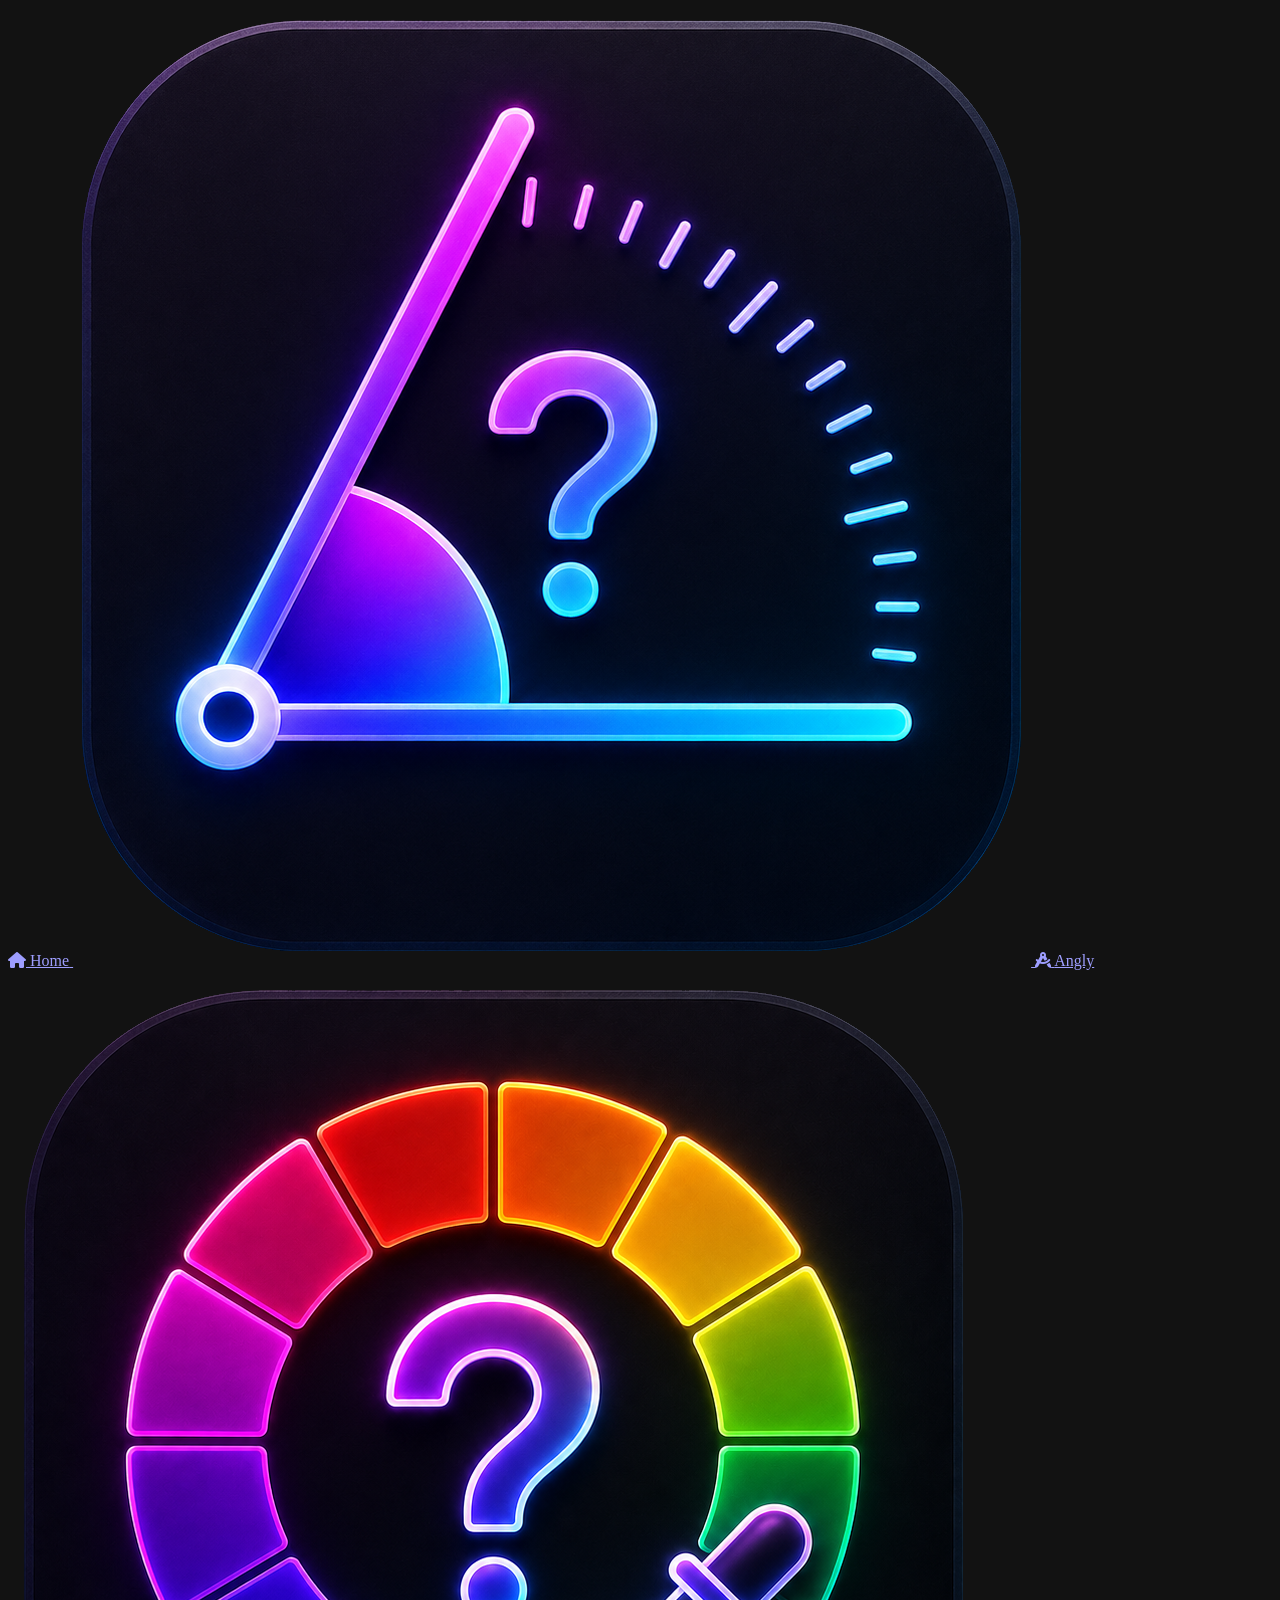
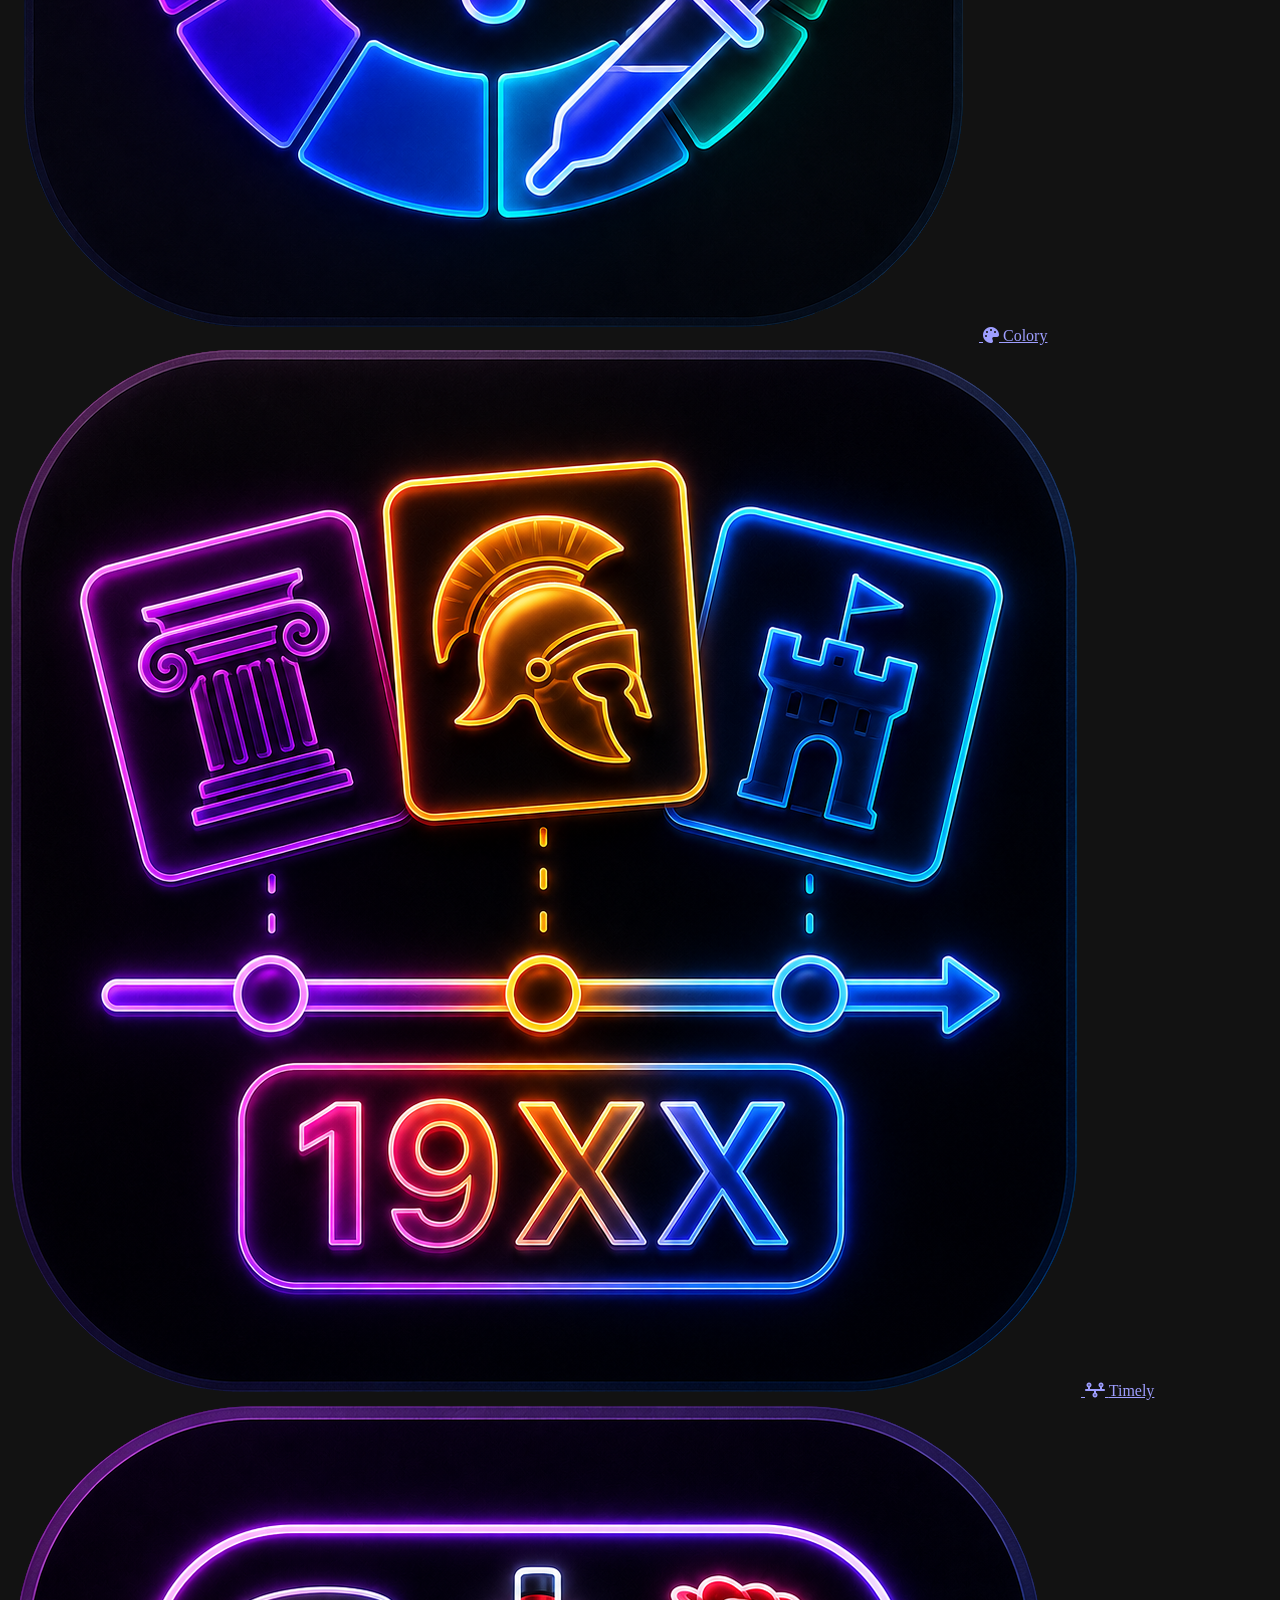
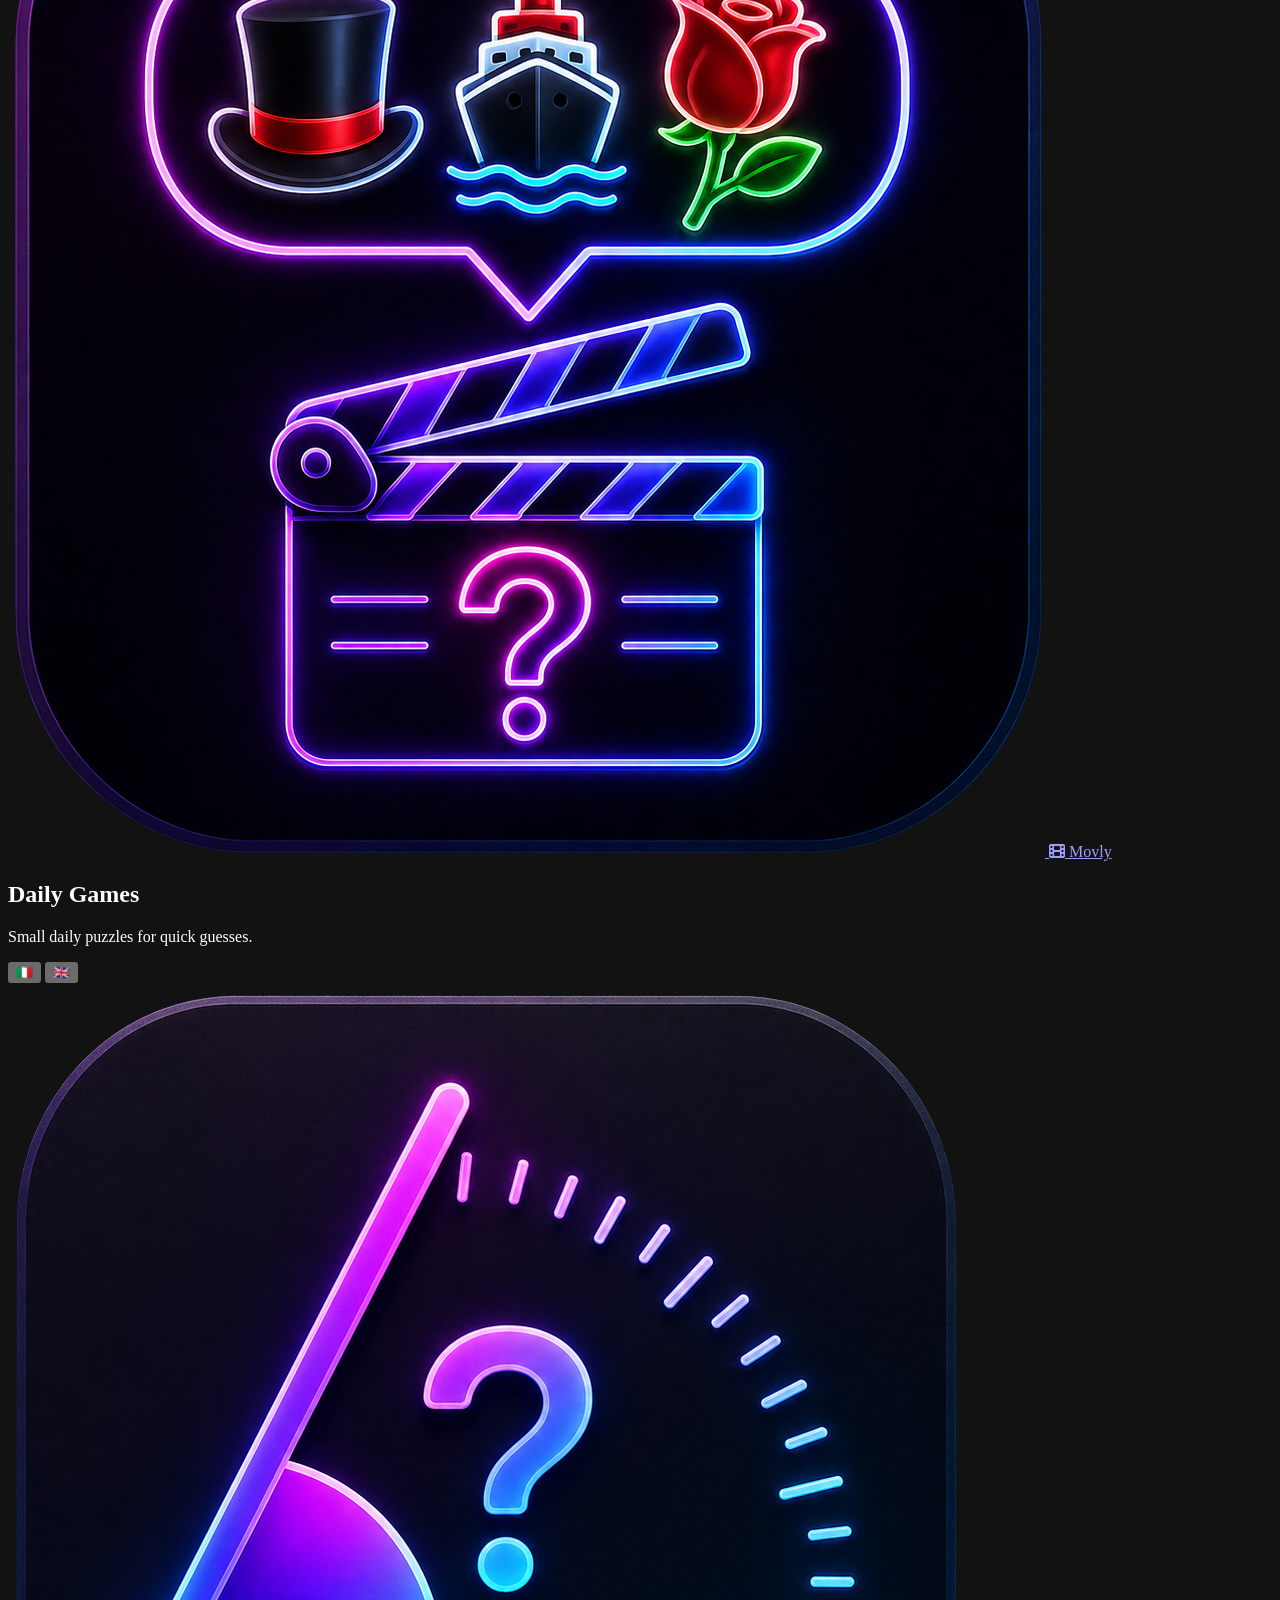
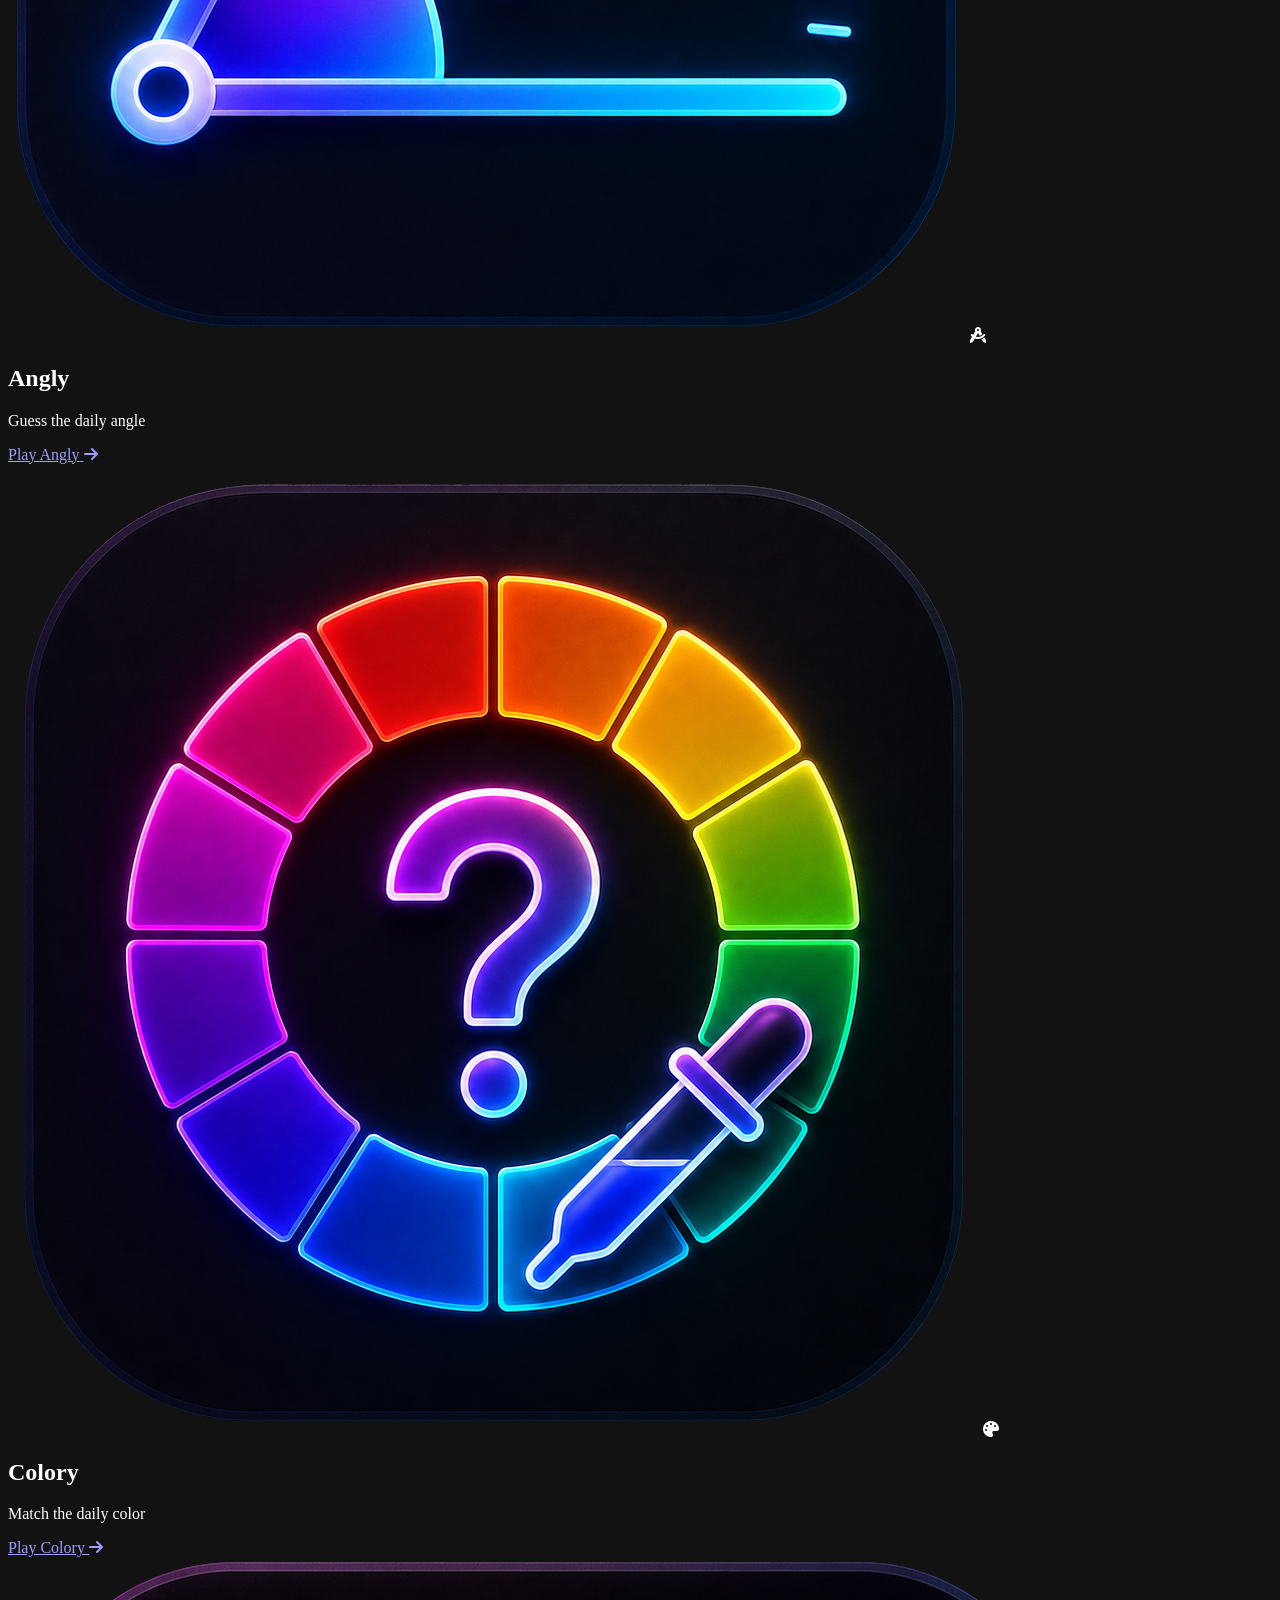
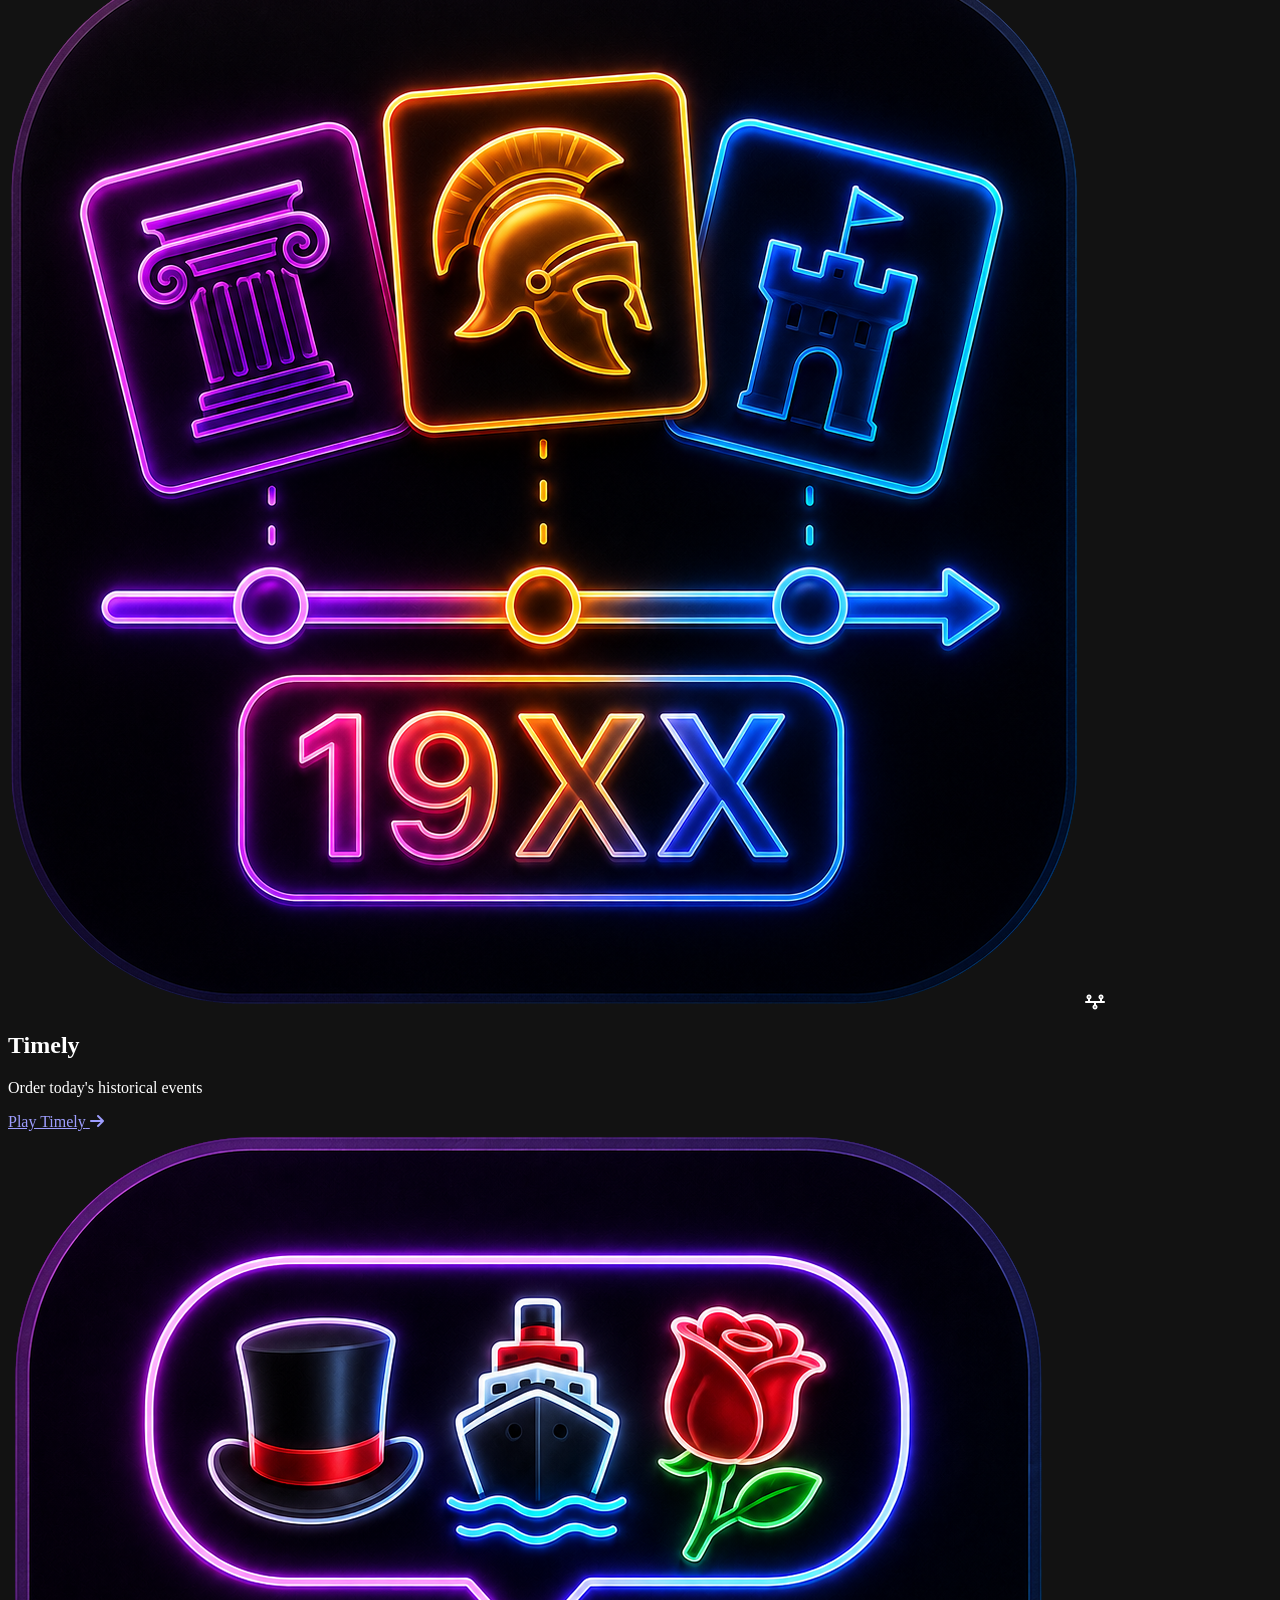
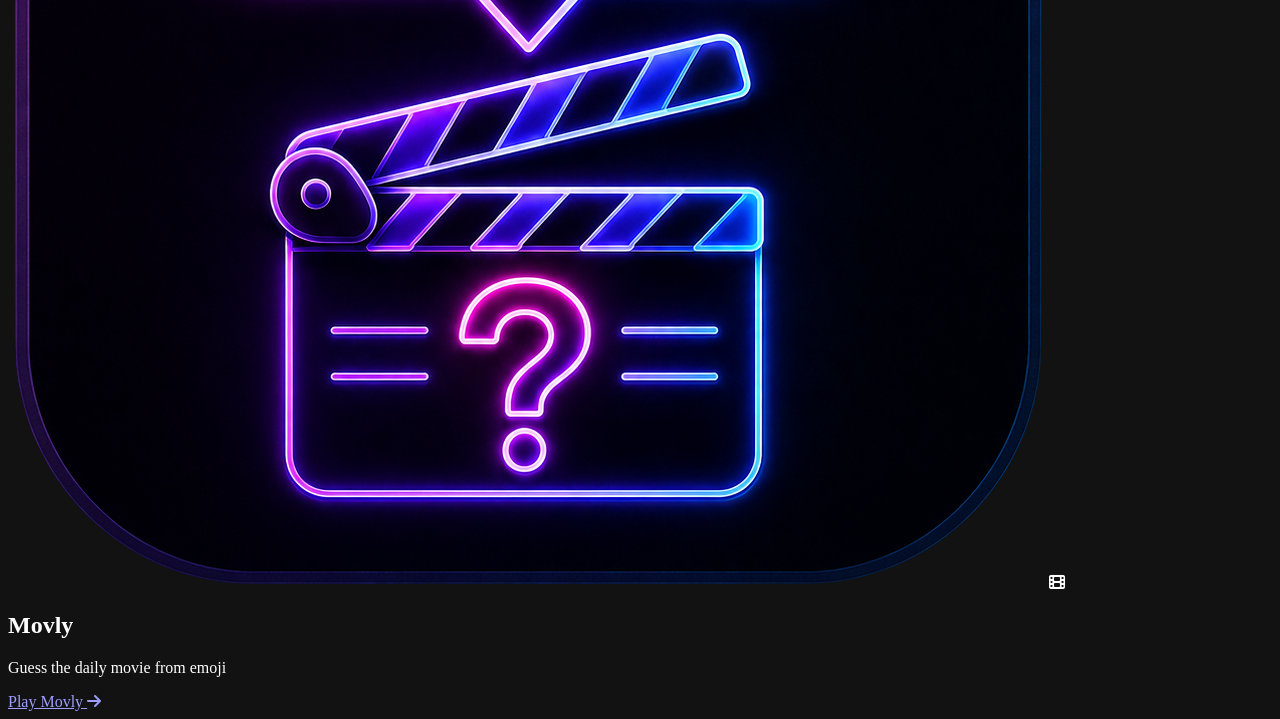
==== frontend/pages/index.html @ 6fc4e62f "Refactor tree structure" ====
<!doctype html>
<html lang="en">
  <head>
    <meta charset="utf-8">
    <meta name="viewport" content="width=device-width, initial-scale=1">
    <meta name="description" content="Small daily browser puzzles: guess angles, match RGB colors, order historical events, and decode movies from emoji.">
    <meta name="theme-color" content="#0f1117">
    <meta name="color-scheme" content="dark">
    <meta name="application-name" content="Daily Games">
    <meta name="apple-mobile-web-app-title" content="Daily Games">
    <meta name="mobile-web-app-capable" content="yes">
    <meta name="apple-mobile-web-app-capable" content="yes">
    <meta name="apple-mobile-web-app-status-bar-style" content="black-translucent">
    <meta name="format-detection" content="telephone=no">
    <meta property="og:type" content="website">
    <meta property="og:title" content="Daily Games">
    <meta property="og:description" content="Small daily browser puzzles: Angly, Colory, Timely, and Movly.">
    <meta property="og:image" content="/assets/icon.png">
    <meta name="twitter:card" content="summary">
    <meta name="twitter:title" content="Daily Games">
    <meta name="twitter:description" content="Small daily browser puzzles: Angly, Colory, Timely, and Movly.">
    <meta name="twitter:image" content="/assets/icon.png">
    <title>Daily Games</title>
    <link rel="icon" type="image/png" href="/assets/icon.png">
    <link rel="apple-touch-icon" href="/assets/icon.png">
    <link rel="manifest" href="/site.webmanifest">
    <link rel="stylesheet" href="https://cdnjs.cloudflare.com/ajax/libs/font-awesome/6.5.2/css/all.min.css">
    <link rel="stylesheet" href="/styles/styles.css">
  </head>
  <body>
    <main class="app-shell home-shell">
      <section class="game-panel home-panel" aria-labelledby="home-title">
        <nav class="site-nav" aria-label="Games">
          <a class="nav-link is-active" href="/">
            <i class="fa-solid fa-house" aria-hidden="true"></i>
            <span data-i18n="navHome">Home</span>
          </a>
          <a class="nav-link" href="/angly">
            <span class="nav-icon-wrap" aria-hidden="true">
              <img class="nav-game-icon" src="/assets/angly-icon.png" alt="" onerror="this.hidden = true">
              <i class="fa-solid fa-drafting-compass"></i>
            </span>
            <span data-i18n="navAngly">Angly</span>
          </a>
          <a class="nav-link" href="/colory">
            <span class="nav-icon-wrap" aria-hidden="true">
              <img class="nav-game-icon" src="/assets/colory-icon.png" alt="" onerror="this.hidden = true">
              <i class="fa-solid fa-palette"></i>
            </span>
            <span data-i18n="navColory">Colory</span>
          </a>
          <a class="nav-link" href="/timely">
            <span class="nav-icon-wrap" aria-hidden="true">
              <img class="nav-game-icon" src="/assets/timely-icon.png" alt="" onerror="this.hidden = true">
              <i class="fa-solid fa-timeline"></i>
            </span>
            <span data-i18n="navTimely">Timely</span>
          </a>
          <a class="nav-link" href="/movly">
            <span class="nav-icon-wrap" aria-hidden="true">
              <img class="nav-game-icon" src="/assets/movly-icon.png" alt="" onerror="this.hidden = true">
              <i class="fa-solid fa-film"></i>
            </span>
            <span data-i18n="navMovly">Movly</span>
          </a>
        </nav>

        <header class="home-hero">
          <div class="title-block">
            <h1 id="home-title" data-i18n="homeTitle">Daily Games</h1>
            <p class="home-subtitle" data-i18n="homeSubtitle">Small daily puzzles for quick guesses.</p>
          </div>

          <div class="top-actions">
            <div class="date-pill" id="dateLabel" data-i18n-aria="dailyDateLabel" aria-label="Daily date"></div>
            <div class="language-switch" role="group" data-i18n-aria="languageLabel" aria-label="Language">
              <button class="language-button" type="button" data-lang="it" data-i18n-aria="italianLanguage" aria-label="Italiano">🇮🇹</button>
              <button class="language-button" type="button" data-lang="en" data-i18n-aria="englishLanguage" aria-label="English">🇬🇧</button>
            </div>
          </div>
        </header>

        <div class="game-card-grid">
          <article class="game-card is-angly">
            <div class="game-card-art" aria-hidden="true">
              <img class="game-card-png" src="/assets/angly-icon.png" alt="" loading="lazy" onerror="this.hidden = true">
              <i class="fa-solid fa-drafting-compass"></i>
            </div>
            <div class="game-card-copy">
              <h2 data-i18n="anglyTitle">Angly</h2>
              <p data-i18n="anglyDescription">Guess the daily angle</p>
              <span class="game-status" id="anglyStatus"></span>
            </div>
            <a class="play-link" href="/angly">
              <span data-i18n="playAngly">Play Angly</span>
              <i class="fa-solid fa-arrow-right" aria-hidden="true"></i>
            </a>
          </article>

          <article class="game-card is-colory">
            <div class="game-card-art" aria-hidden="true">
              <img class="game-card-png" src="/assets/colory-icon.png" alt="" loading="lazy" onerror="this.hidden = true">
              <i class="fa-solid fa-palette"></i>
            </div>
            <div class="game-card-copy">
              <h2 data-i18n="coloryTitle">Colory</h2>
              <p data-i18n="coloryDescription">Match the daily color</p>
              <span class="game-status" id="coloryStatus"></span>
            </div>
            <a class="play-link" href="/colory">
              <span data-i18n="playColory">Play Colory</span>
              <i class="fa-solid fa-arrow-right" aria-hidden="true"></i>
            </a>
          </article>

          <article class="game-card is-timely">
            <div class="game-card-art" aria-hidden="true">
              <img class="game-card-png" src="/assets/timely-icon.png" alt="" loading="lazy" onerror="this.hidden = true">
              <i class="fa-solid fa-timeline"></i>
            </div>
            <div class="game-card-copy">
              <h2 data-i18n="timelyTitle">Timely</h2>
              <p data-i18n="timelyDescription">Order today's historical events</p>
              <span class="game-status" id="timelyStatus"></span>
            </div>
            <a class="play-link" href="/timely">
              <span data-i18n="playTimely">Play Timely</span>
              <i class="fa-solid fa-arrow-right" aria-hidden="true"></i>
            </a>
          </article>

          <article class="game-card is-movly">
            <div class="game-card-art" aria-hidden="true">
              <img class="game-card-png" src="/assets/movly-icon.png" alt="" loading="lazy" onerror="this.hidden = true">
              <i class="fa-solid fa-film"></i>
            </div>
            <div class="game-card-copy">
              <h2 data-i18n="movlyTitle">Movly</h2>
              <p data-i18n="movlyDescription">Guess the daily movie from emoji</p>
              <span class="game-status" id="movlyStatus"></span>
            </div>
            <a class="play-link" href="/movly">
              <span data-i18n="playMovly">Play Movly</span>
              <i class="fa-solid fa-arrow-right" aria-hidden="true"></i>
            </a>
          </article>
        </div>
      </section>
    </main>

    <script src="/scripts/home.js"></script>
  </body>
</html>
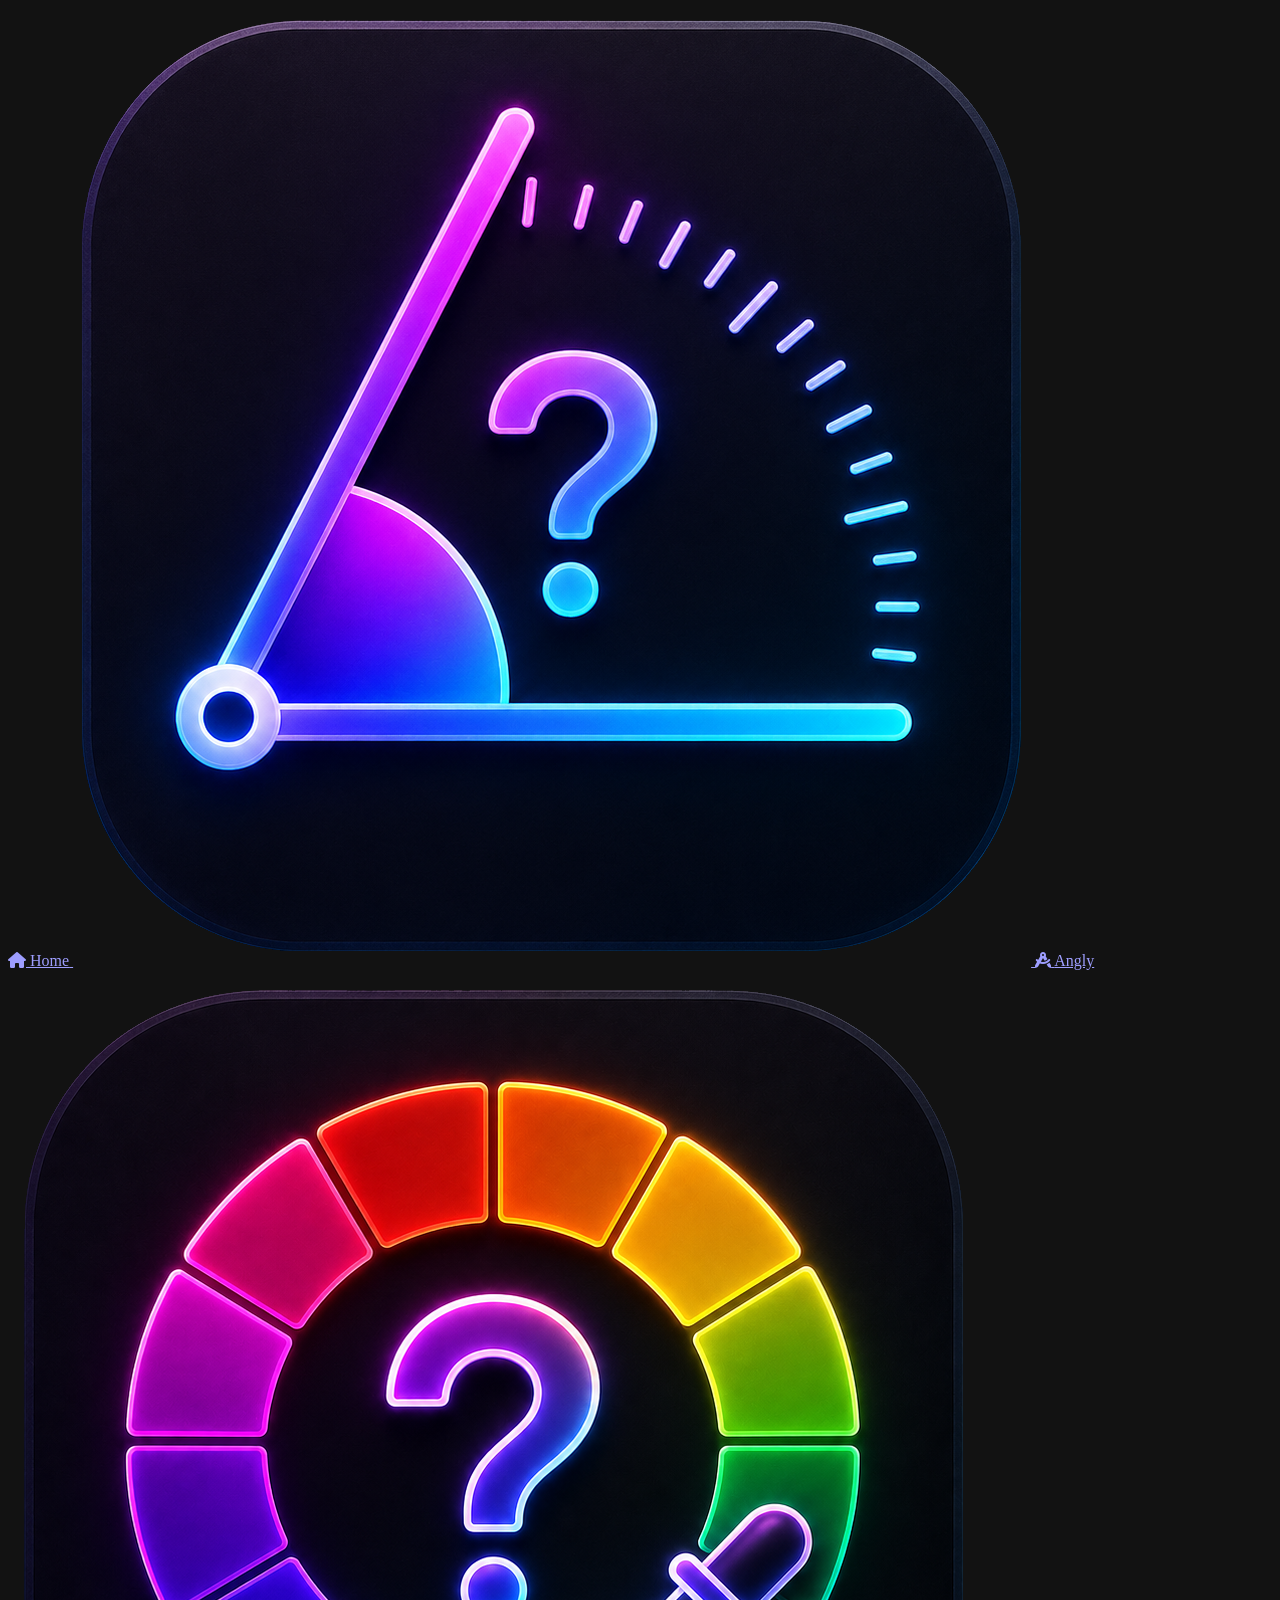
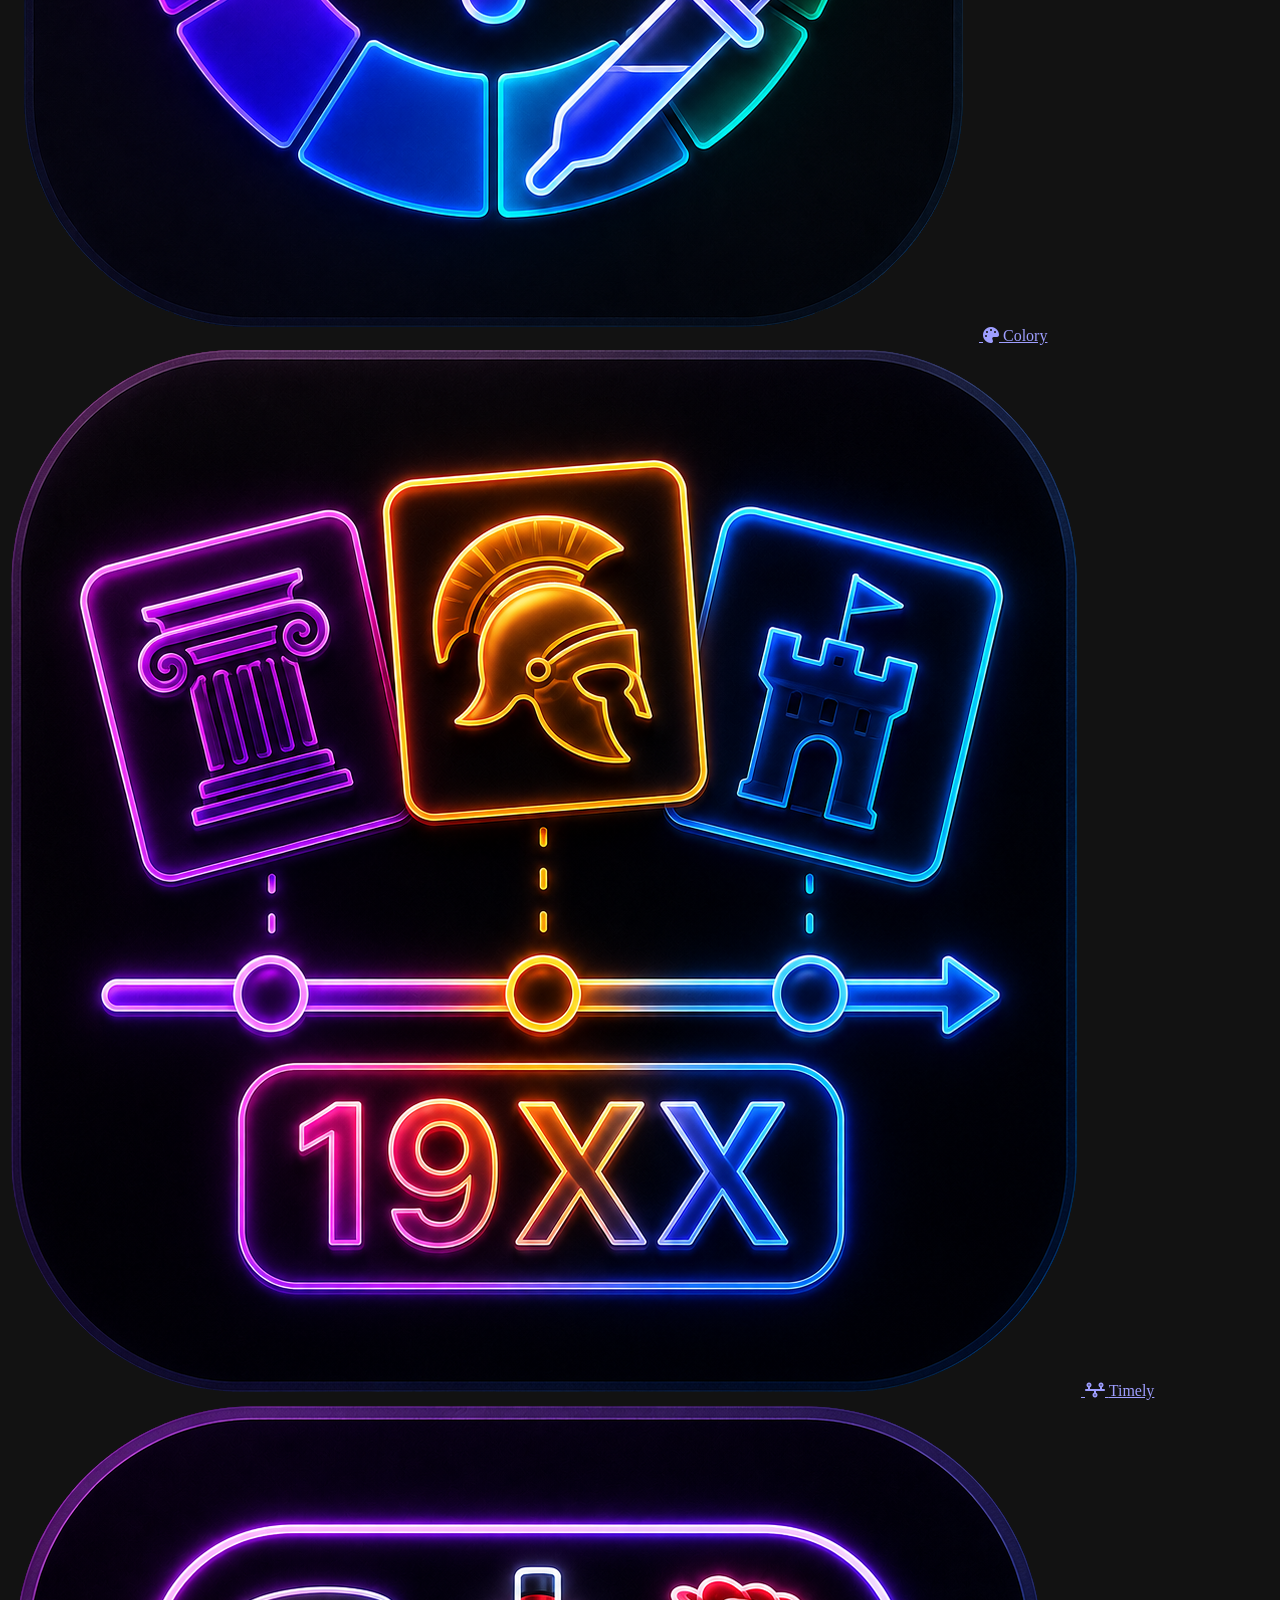
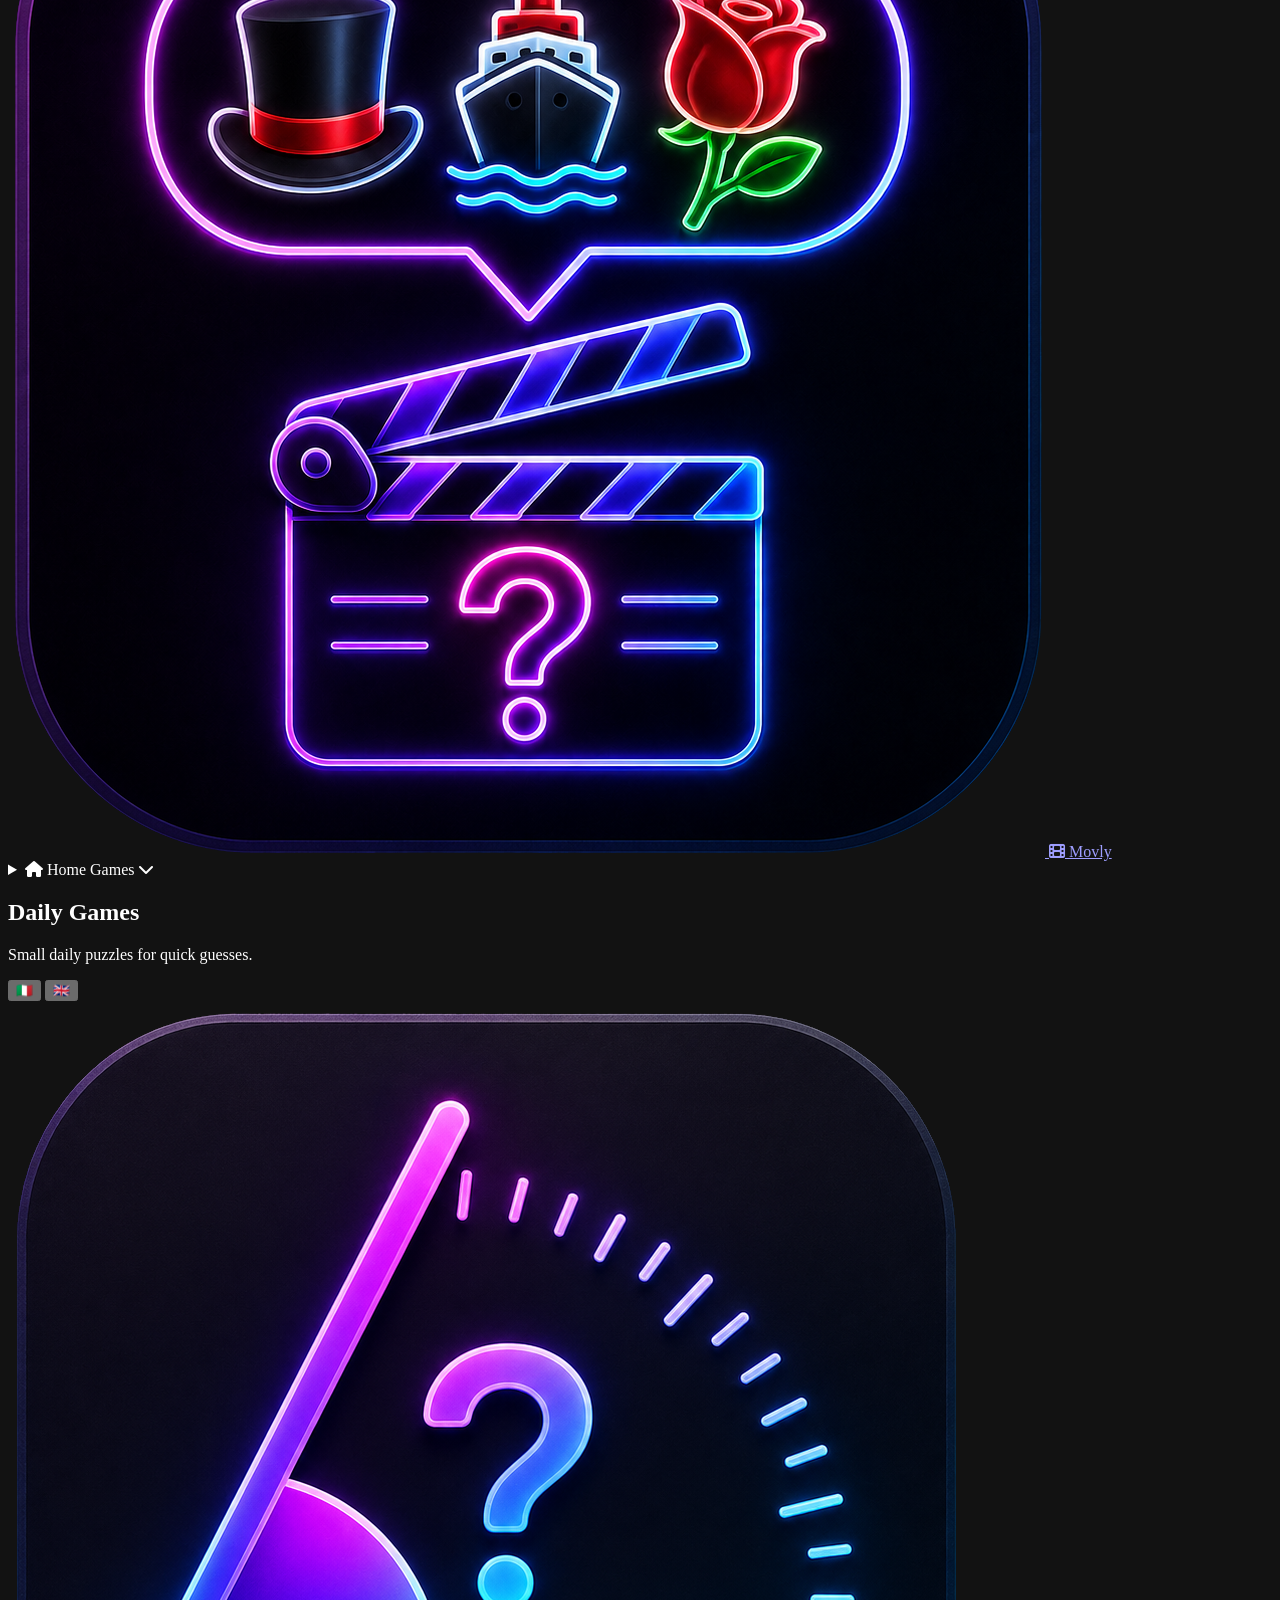
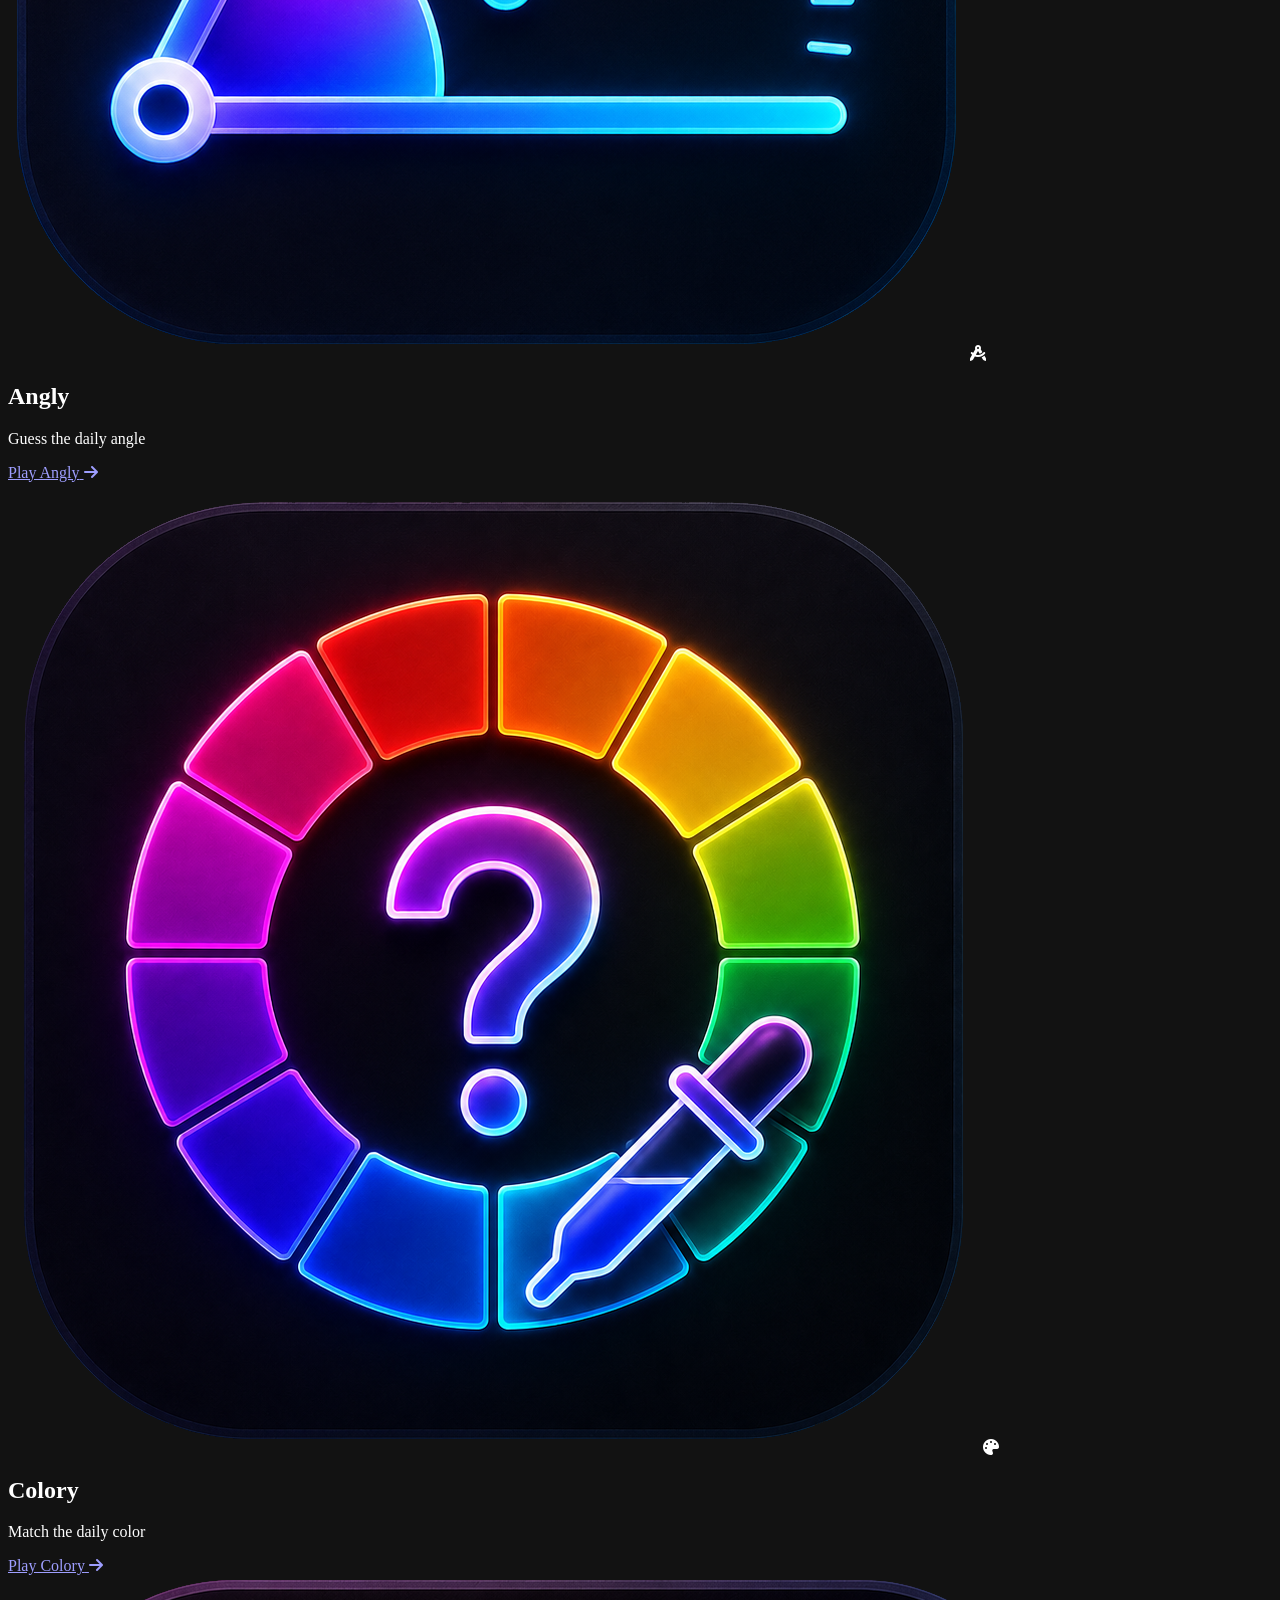
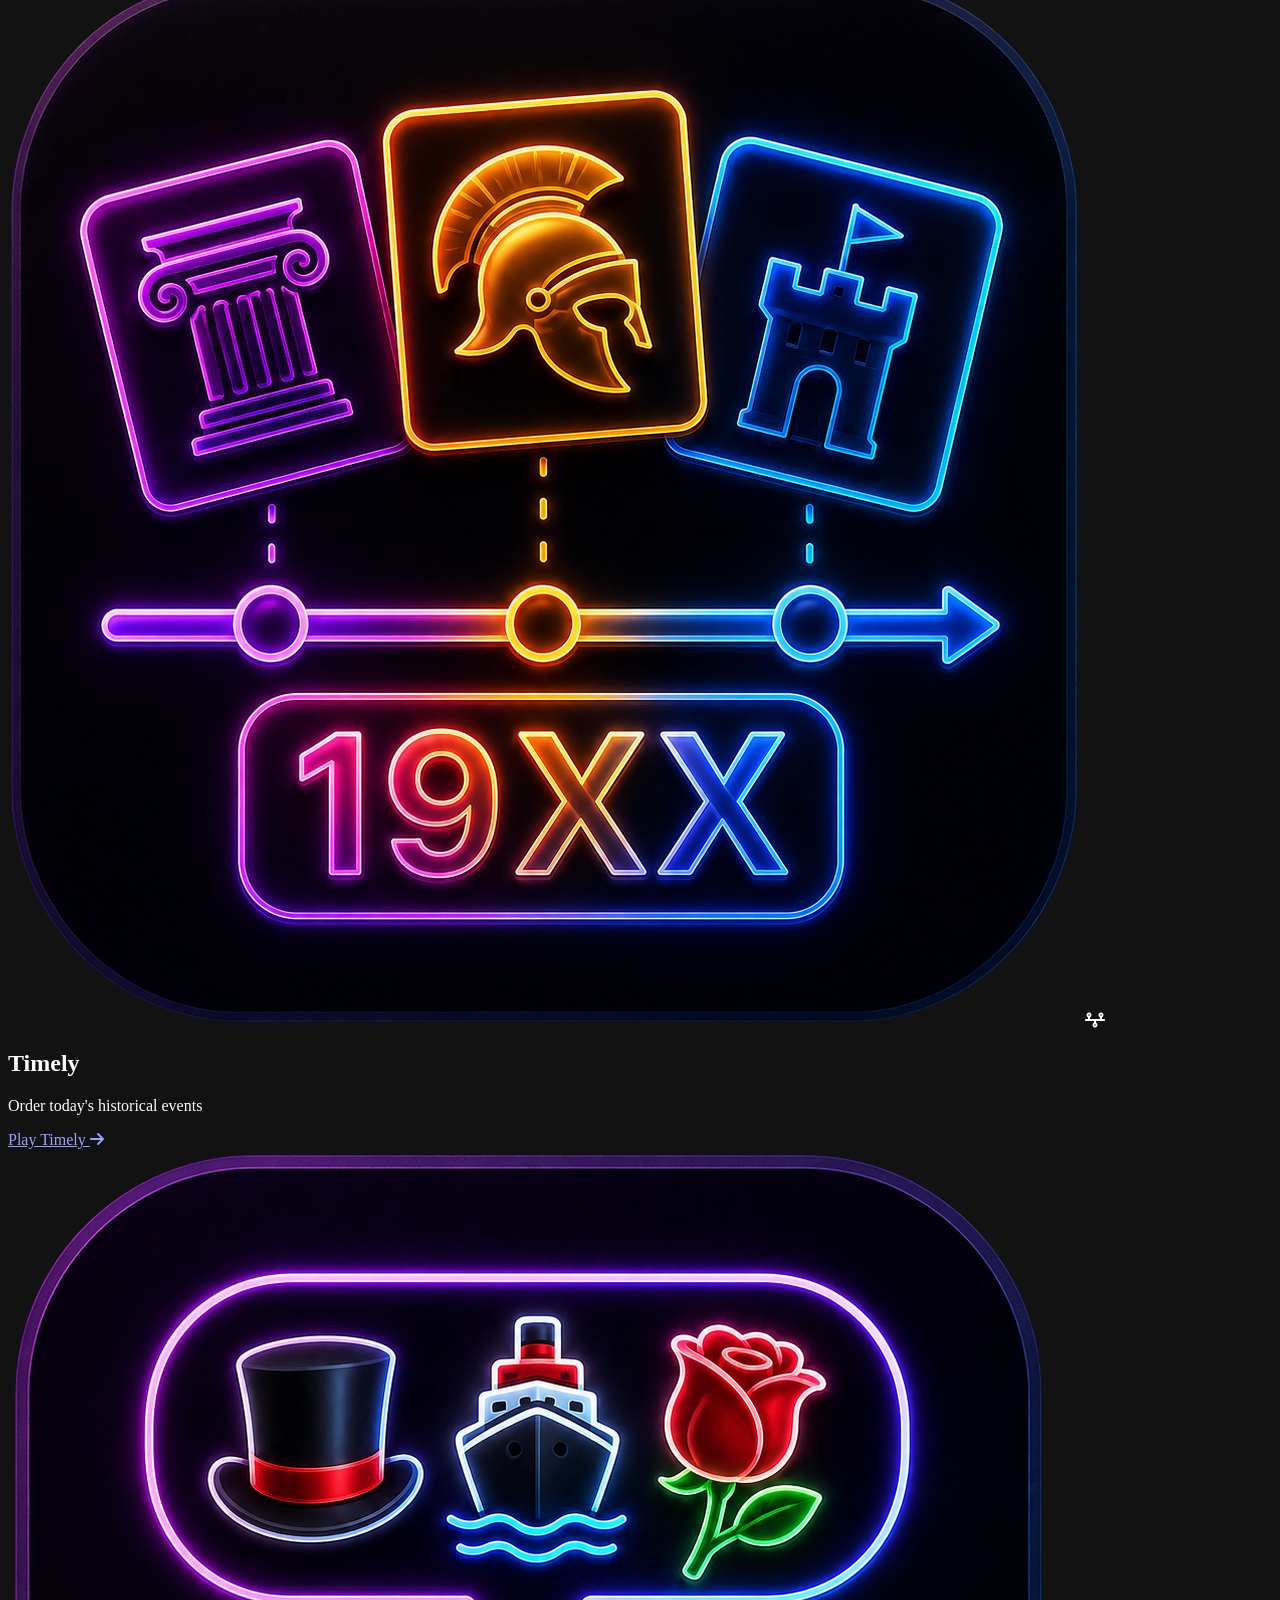
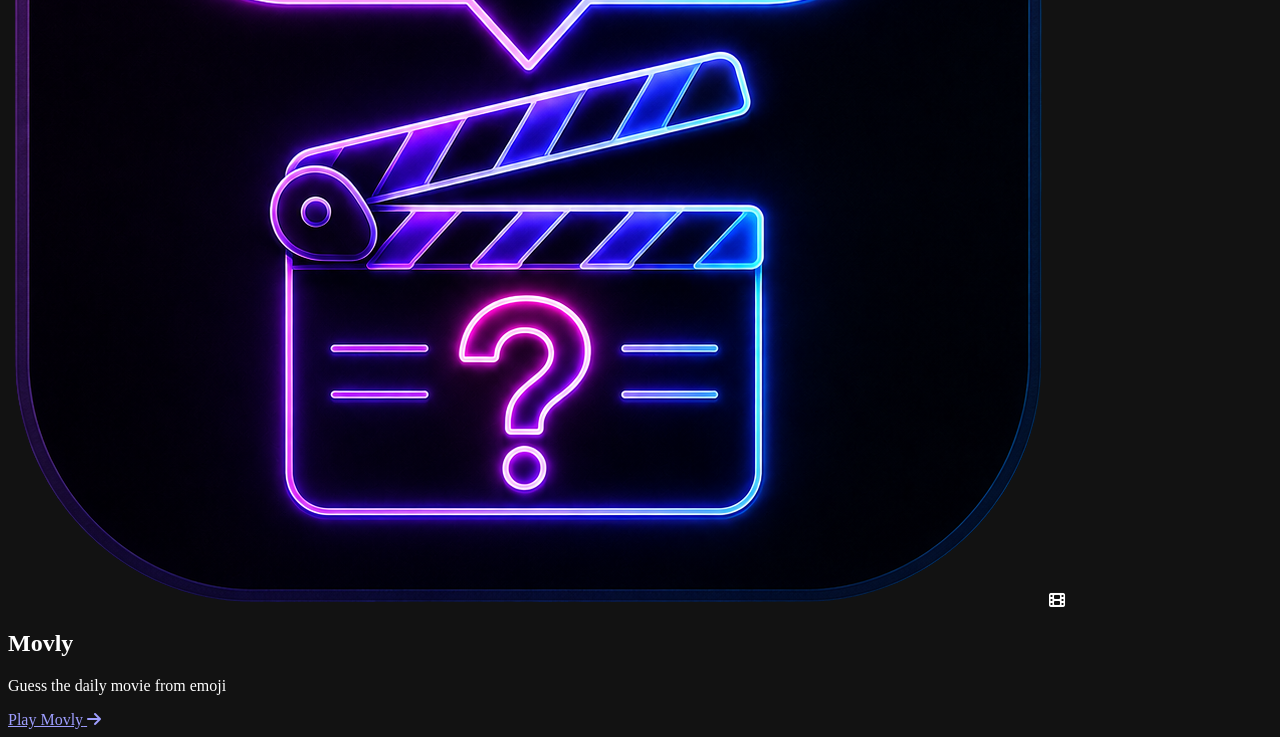
==== commit 4bbc4baf: "Fix: mobile view; movly only from guesses" ====
--- a/frontend/pages/index.html
+++ b/frontend/pages/index.html
@@ -31,38 +31,86 @@
     <main class="app-shell home-shell">
       <section class="game-panel home-panel" aria-labelledby="home-title">
         <nav class="site-nav" aria-label="Games">
-          <a class="nav-link is-active" href="/">
-            <i class="fa-solid fa-house" aria-hidden="true"></i>
-            <span data-i18n="navHome">Home</span>
-          </a>
-          <a class="nav-link" href="/angly">
-            <span class="nav-icon-wrap" aria-hidden="true">
-              <img class="nav-game-icon" src="/assets/angly-icon.png" alt="" onerror="this.hidden = true">
-              <i class="fa-solid fa-drafting-compass"></i>
-            </span>
-            <span data-i18n="navAngly">Angly</span>
-          </a>
-          <a class="nav-link" href="/colory">
-            <span class="nav-icon-wrap" aria-hidden="true">
-              <img class="nav-game-icon" src="/assets/colory-icon.png" alt="" onerror="this.hidden = true">
-              <i class="fa-solid fa-palette"></i>
-            </span>
-            <span data-i18n="navColory">Colory</span>
-          </a>
-          <a class="nav-link" href="/timely">
-            <span class="nav-icon-wrap" aria-hidden="true">
-              <img class="nav-game-icon" src="/assets/timely-icon.png" alt="" onerror="this.hidden = true">
-              <i class="fa-solid fa-timeline"></i>
-            </span>
-            <span data-i18n="navTimely">Timely</span>
-          </a>
-          <a class="nav-link" href="/movly">
-            <span class="nav-icon-wrap" aria-hidden="true">
-              <img class="nav-game-icon" src="/assets/movly-icon.png" alt="" onerror="this.hidden = true">
-              <i class="fa-solid fa-film"></i>
-            </span>
-            <span data-i18n="navMovly">Movly</span>
-          </a>
+          <div class="nav-menu-list nav-menu-desktop">
+            <a class="nav-link is-active" href="/">
+              <i class="fa-solid fa-house" aria-hidden="true"></i>
+              <span data-i18n="navHome">Home</span>
+            </a>
+            <a class="nav-link" href="/angly">
+              <span class="nav-icon-wrap" aria-hidden="true">
+                <img class="nav-game-icon" src="/assets/angly-icon.png" alt="" onerror="this.hidden = true">
+                <i class="fa-solid fa-drafting-compass"></i>
+              </span>
+              <span data-i18n="navAngly">Angly</span>
+            </a>
+            <a class="nav-link" href="/colory">
+              <span class="nav-icon-wrap" aria-hidden="true">
+                <img class="nav-game-icon" src="/assets/colory-icon.png" alt="" onerror="this.hidden = true">
+                <i class="fa-solid fa-palette"></i>
+              </span>
+              <span data-i18n="navColory">Colory</span>
+            </a>
+            <a class="nav-link" href="/timely">
+              <span class="nav-icon-wrap" aria-hidden="true">
+                <img class="nav-game-icon" src="/assets/timely-icon.png" alt="" onerror="this.hidden = true">
+                <i class="fa-solid fa-timeline"></i>
+              </span>
+              <span data-i18n="navTimely">Timely</span>
+            </a>
+            <a class="nav-link" href="/movly">
+              <span class="nav-icon-wrap" aria-hidden="true">
+                <img class="nav-game-icon" src="/assets/movly-icon.png" alt="" onerror="this.hidden = true">
+                <i class="fa-solid fa-film"></i>
+              </span>
+              <span data-i18n="navMovly">Movly</span>
+            </a>
+          </div>
+          <details class="nav-menu">
+            <summary class="nav-menu-trigger">
+              <span class="nav-current">
+                <span class="nav-icon-wrap" aria-hidden="true">
+                  <i class="fa-solid fa-house"></i>
+                </span>
+                <span data-i18n="navHome">Home</span>
+              </span>
+              <span class="nav-menu-label" data-i18n="navMenu">Games</span>
+              <i class="fa-solid fa-chevron-down nav-menu-chevron" aria-hidden="true"></i>
+            </summary>
+            <div class="nav-menu-list nav-menu-mobile">
+              <a class="nav-link is-active" href="/">
+                <i class="fa-solid fa-house" aria-hidden="true"></i>
+                <span data-i18n="navHome">Home</span>
+              </a>
+              <a class="nav-link" href="/angly">
+                <span class="nav-icon-wrap" aria-hidden="true">
+                  <img class="nav-game-icon" src="/assets/angly-icon.png" alt="" onerror="this.hidden = true">
+                  <i class="fa-solid fa-drafting-compass"></i>
+                </span>
+                <span data-i18n="navAngly">Angly</span>
+              </a>
+              <a class="nav-link" href="/colory">
+                <span class="nav-icon-wrap" aria-hidden="true">
+                  <img class="nav-game-icon" src="/assets/colory-icon.png" alt="" onerror="this.hidden = true">
+                  <i class="fa-solid fa-palette"></i>
+                </span>
+                <span data-i18n="navColory">Colory</span>
+              </a>
+              <a class="nav-link" href="/timely">
+                <span class="nav-icon-wrap" aria-hidden="true">
+                  <img class="nav-game-icon" src="/assets/timely-icon.png" alt="" onerror="this.hidden = true">
+                  <i class="fa-solid fa-timeline"></i>
+                </span>
+                <span data-i18n="navTimely">Timely</span>
+              </a>
+              <a class="nav-link" href="/movly">
+                <span class="nav-icon-wrap" aria-hidden="true">
+                  <img class="nav-game-icon" src="/assets/movly-icon.png" alt="" onerror="this.hidden = true">
+                  <i class="fa-solid fa-film"></i>
+                </span>
+                <span data-i18n="navMovly">Movly</span>
+              </a>
+            </div>
+          </details>
         </nav>
 
         <header class="home-hero">
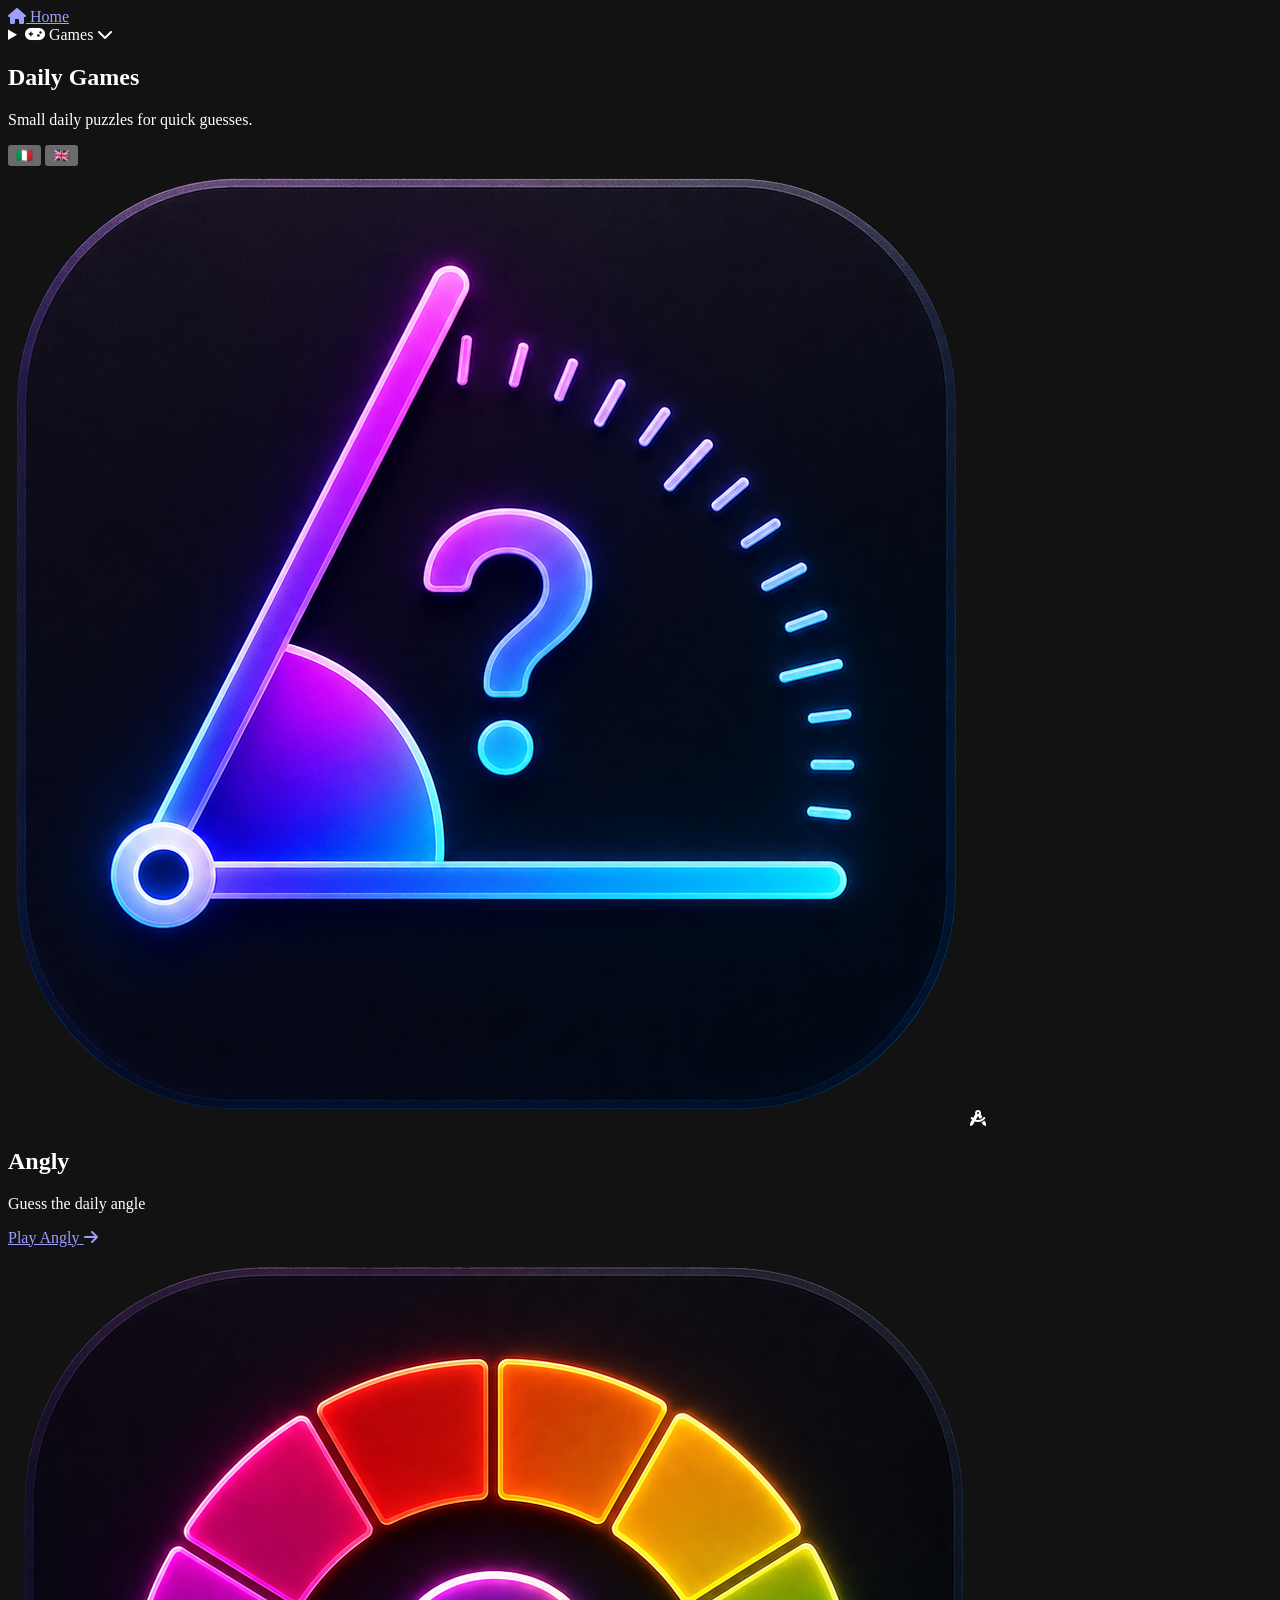
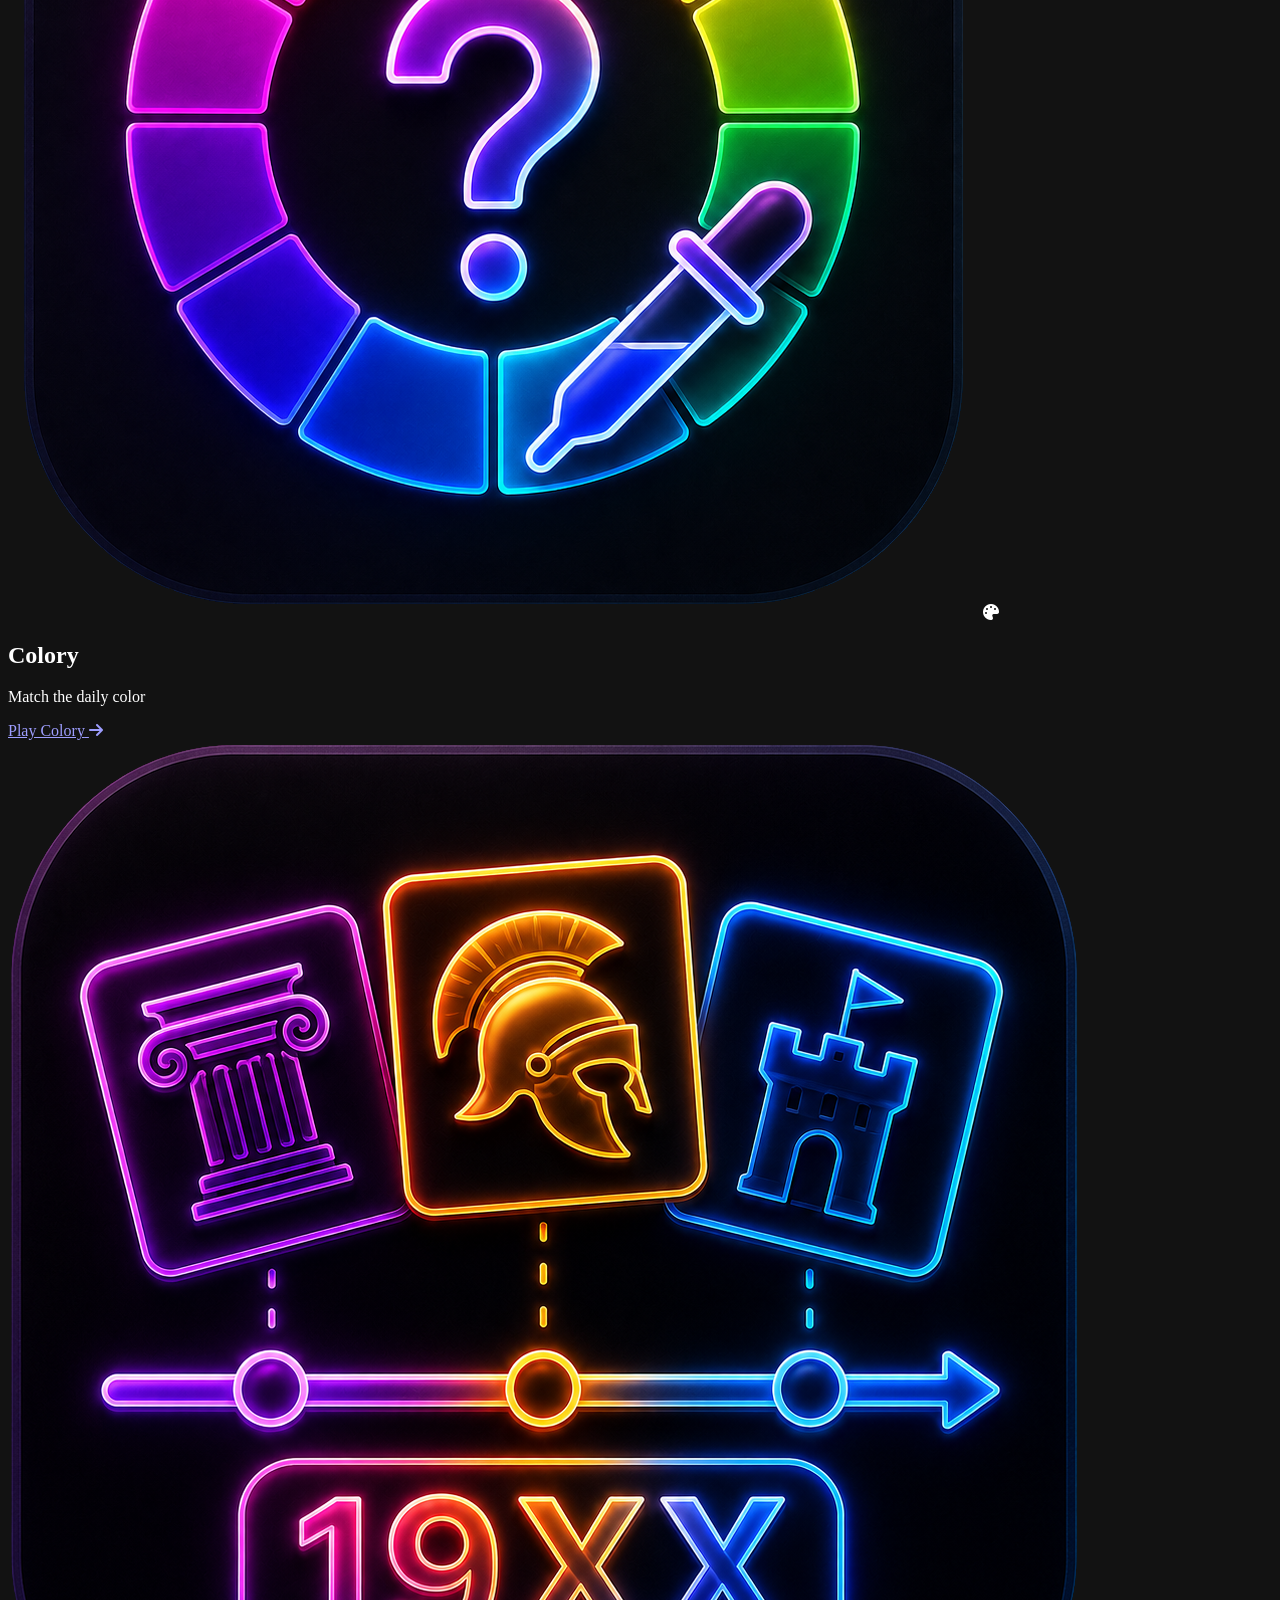
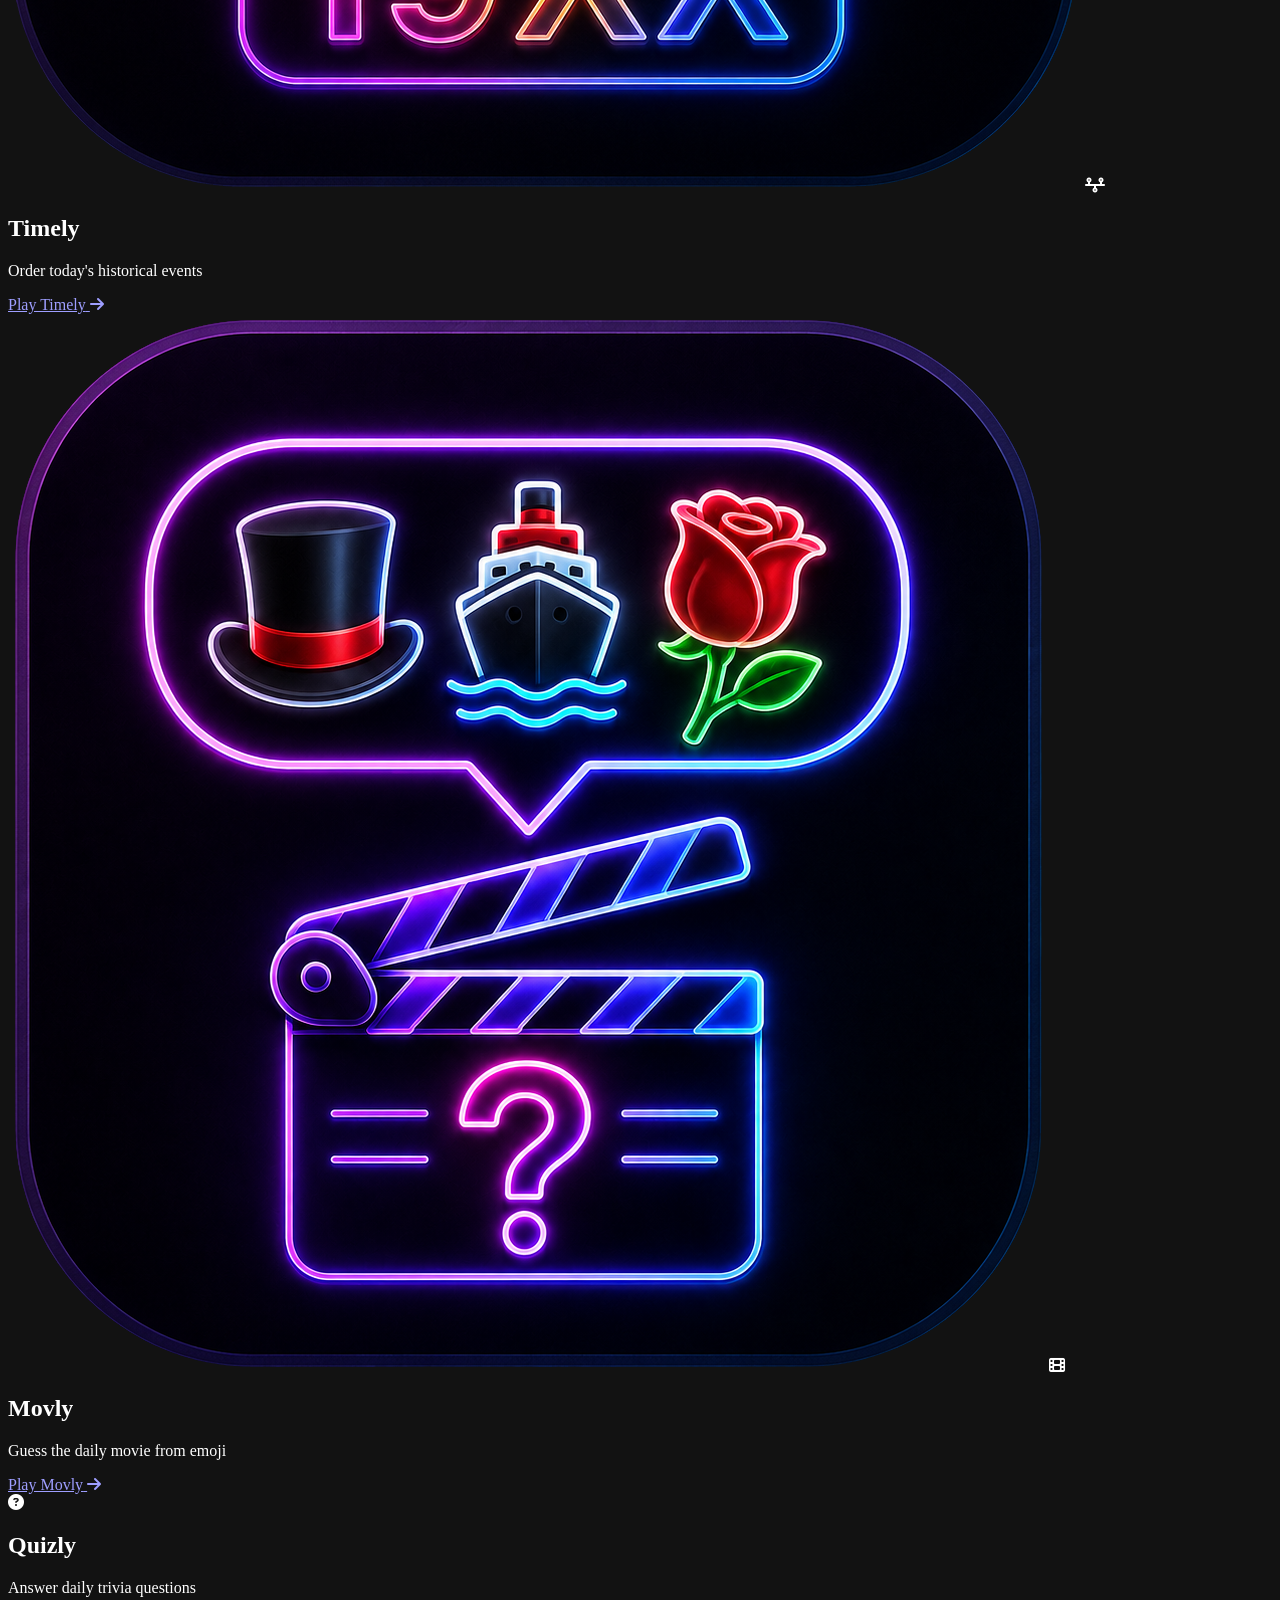
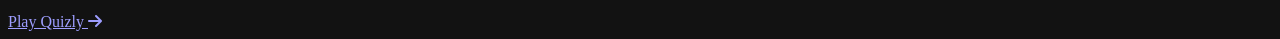
==== commit c87fbed6: "New: quiz game" ====
--- a/frontend/pages/index.html
+++ b/frontend/pages/index.html
@@ -3,7 +3,7 @@
   <head>
     <meta charset="utf-8">
     <meta name="viewport" content="width=device-width, initial-scale=1">
-    <meta name="description" content="Small daily browser puzzles: guess angles, match RGB colors, order historical events, and decode movies from emoji.">
+    <meta name="description" content="Small daily browser puzzles: guess angles, match RGB colors, order events, decode movies from emoji, and answer trivia.">
     <meta name="theme-color" content="#0f1117">
     <meta name="color-scheme" content="dark">
     <meta name="application-name" content="Daily Games">
@@ -14,11 +14,11 @@
     <meta name="format-detection" content="telephone=no">
     <meta property="og:type" content="website">
     <meta property="og:title" content="Daily Games">
-    <meta property="og:description" content="Small daily browser puzzles: Angly, Colory, Timely, and Movly.">
+    <meta property="og:description" content="Small daily browser puzzles: Angly, Colory, Timely, Movly, and Quizly.">
     <meta property="og:image" content="/assets/icon.png">
     <meta name="twitter:card" content="summary">
     <meta name="twitter:title" content="Daily Games">
-    <meta name="twitter:description" content="Small daily browser puzzles: Angly, Colory, Timely, and Movly.">
+    <meta name="twitter:description" content="Small daily browser puzzles: Angly, Colory, Timely, Movly, and Quizly.">
     <meta name="twitter:image" content="/assets/icon.png">
     <title>Daily Games</title>
     <link rel="icon" type="image/png" href="/assets/icon.png">
@@ -31,56 +31,21 @@
     <main class="app-shell home-shell">
       <section class="game-panel home-panel" aria-labelledby="home-title">
         <nav class="site-nav" aria-label="Games">
-          <div class="nav-menu-list nav-menu-desktop">
-            <a class="nav-link is-active" href="/">
-              <i class="fa-solid fa-house" aria-hidden="true"></i>
-              <span data-i18n="navHome">Home</span>
-            </a>
-            <a class="nav-link" href="/angly">
-              <span class="nav-icon-wrap" aria-hidden="true">
-                <img class="nav-game-icon" src="/assets/angly-icon.png" alt="" onerror="this.hidden = true">
-                <i class="fa-solid fa-drafting-compass"></i>
-              </span>
-              <span data-i18n="navAngly">Angly</span>
-            </a>
-            <a class="nav-link" href="/colory">
-              <span class="nav-icon-wrap" aria-hidden="true">
-                <img class="nav-game-icon" src="/assets/colory-icon.png" alt="" onerror="this.hidden = true">
-                <i class="fa-solid fa-palette"></i>
-              </span>
-              <span data-i18n="navColory">Colory</span>
-            </a>
-            <a class="nav-link" href="/timely">
-              <span class="nav-icon-wrap" aria-hidden="true">
-                <img class="nav-game-icon" src="/assets/timely-icon.png" alt="" onerror="this.hidden = true">
-                <i class="fa-solid fa-timeline"></i>
-              </span>
-              <span data-i18n="navTimely">Timely</span>
-            </a>
-            <a class="nav-link" href="/movly">
-              <span class="nav-icon-wrap" aria-hidden="true">
-                <img class="nav-game-icon" src="/assets/movly-icon.png" alt="" onerror="this.hidden = true">
-                <i class="fa-solid fa-film"></i>
-              </span>
-              <span data-i18n="navMovly">Movly</span>
-            </a>
-          </div>
+          <a class="nav-link nav-home-link is-active" href="/">
+            <i class="fa-solid fa-house" aria-hidden="true"></i>
+            <span data-i18n="navHome">Home</span>
+          </a>
           <details class="nav-menu">
             <summary class="nav-menu-trigger">
               <span class="nav-current">
                 <span class="nav-icon-wrap" aria-hidden="true">
-                  <i class="fa-solid fa-house"></i>
+                  <i class="fa-solid fa-gamepad"></i>
                 </span>
-                <span data-i18n="navHome">Home</span>
+                <span data-i18n="navMenu">Games</span>
               </span>
-              <span class="nav-menu-label" data-i18n="navMenu">Games</span>
               <i class="fa-solid fa-chevron-down nav-menu-chevron" aria-hidden="true"></i>
             </summary>
-            <div class="nav-menu-list nav-menu-mobile">
-              <a class="nav-link is-active" href="/">
-                <i class="fa-solid fa-house" aria-hidden="true"></i>
-                <span data-i18n="navHome">Home</span>
-              </a>
+            <div class="nav-menu-list nav-menu-dropdown">
               <a class="nav-link" href="/angly">
                 <span class="nav-icon-wrap" aria-hidden="true">
                   <img class="nav-game-icon" src="/assets/angly-icon.png" alt="" onerror="this.hidden = true">
@@ -108,6 +73,13 @@
                   <i class="fa-solid fa-film"></i>
                 </span>
                 <span data-i18n="navMovly">Movly</span>
+              </a>
+              <a class="nav-link" href="/quizly">
+                <span class="nav-icon-wrap" aria-hidden="true">
+                  <img class="nav-game-icon" src="/assets/quizly-icon.png" alt="" onerror="this.hidden = true">
+                  <i class="fa-solid fa-circle-question"></i>
+                </span>
+                <span data-i18n="navQuizly">Quizly</span>
               </a>
             </div>
           </details>
@@ -192,6 +164,22 @@
               <i class="fa-solid fa-arrow-right" aria-hidden="true"></i>
             </a>
           </article>
+
+          <article class="game-card is-quizly">
+            <div class="game-card-art" aria-hidden="true">
+              <img class="game-card-png" src="/assets/quizly-icon.png" alt="" loading="lazy" onerror="this.hidden = true">
+              <i class="fa-solid fa-circle-question"></i>
+            </div>
+            <div class="game-card-copy">
+              <h2 data-i18n="quizlyTitle">Quizly</h2>
+              <p data-i18n="quizlyDescription">Answer daily trivia questions</p>
+              <span class="game-status" id="quizlyStatus"></span>
+            </div>
+            <a class="play-link" href="/quizly">
+              <span data-i18n="playQuizly">Play Quizly</span>
+              <i class="fa-solid fa-arrow-right" aria-hidden="true"></i>
+            </a>
+          </article>
         </div>
       </section>
     </main>
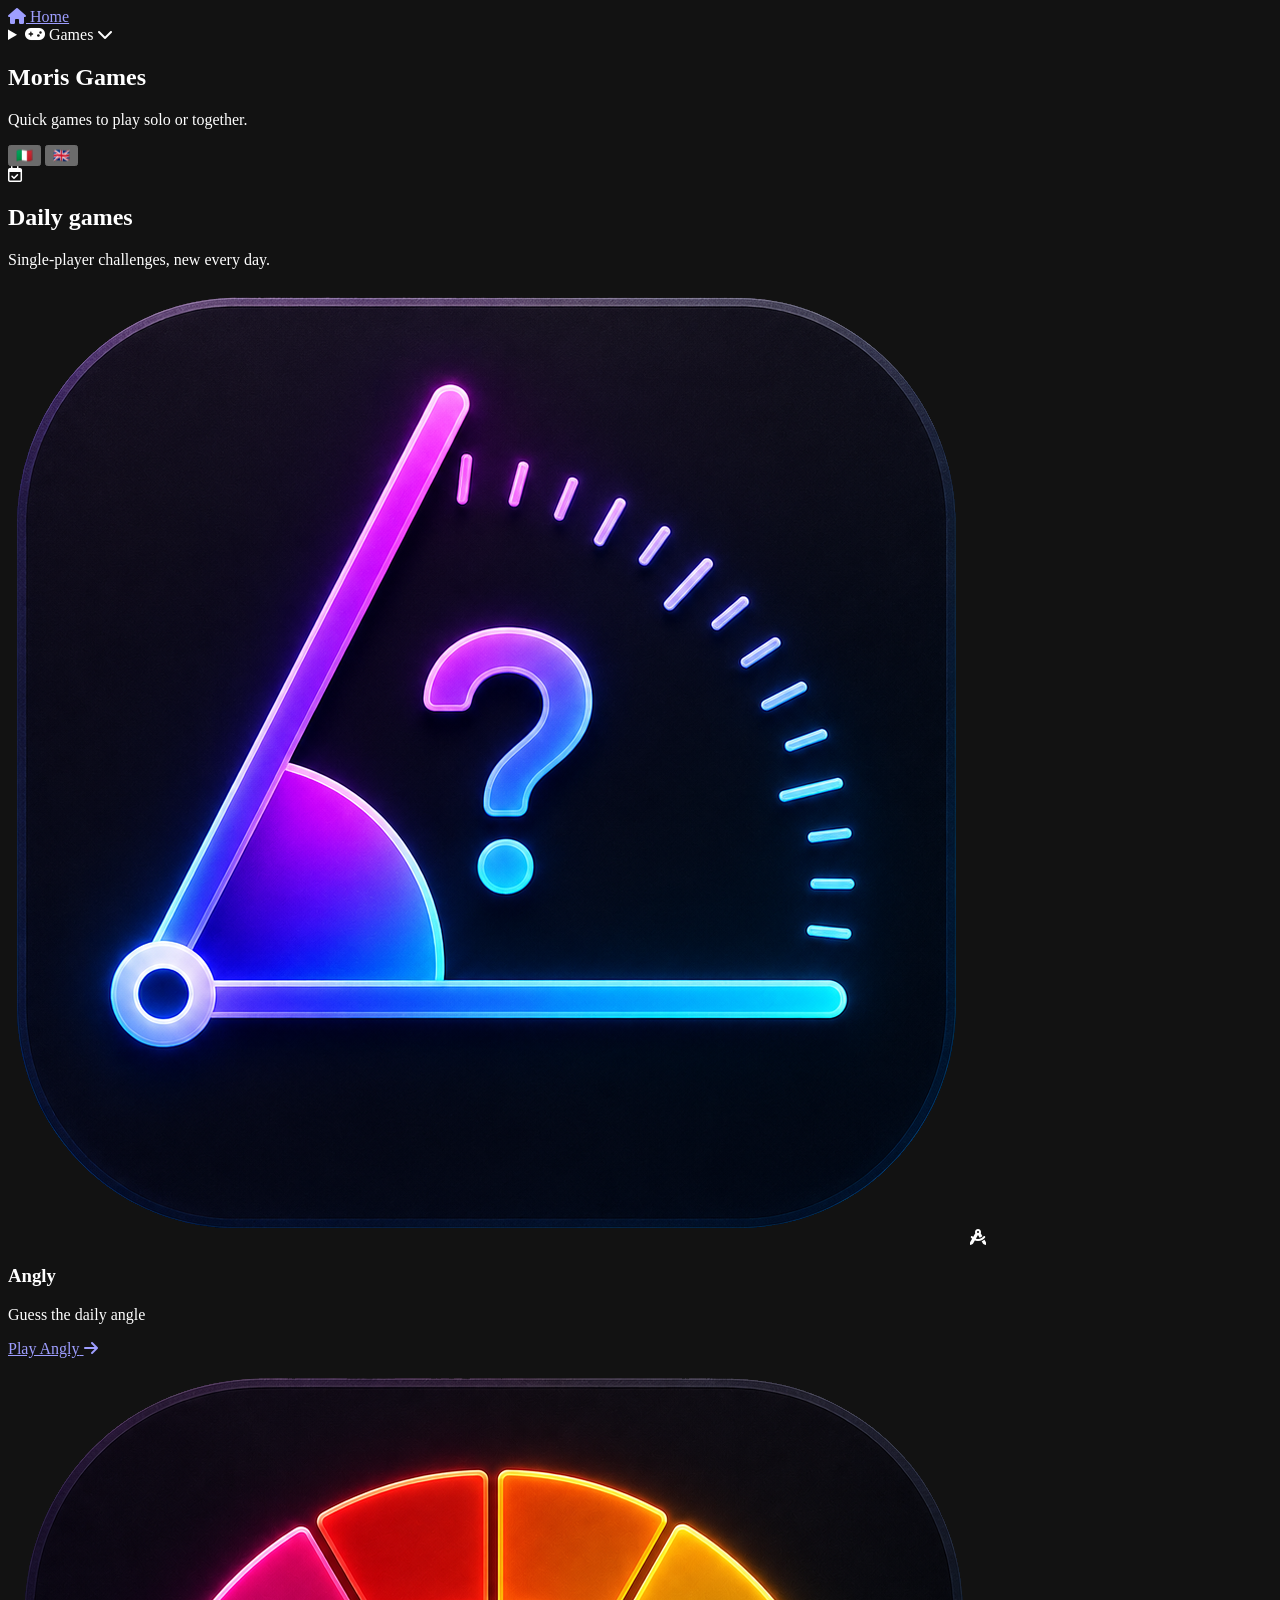
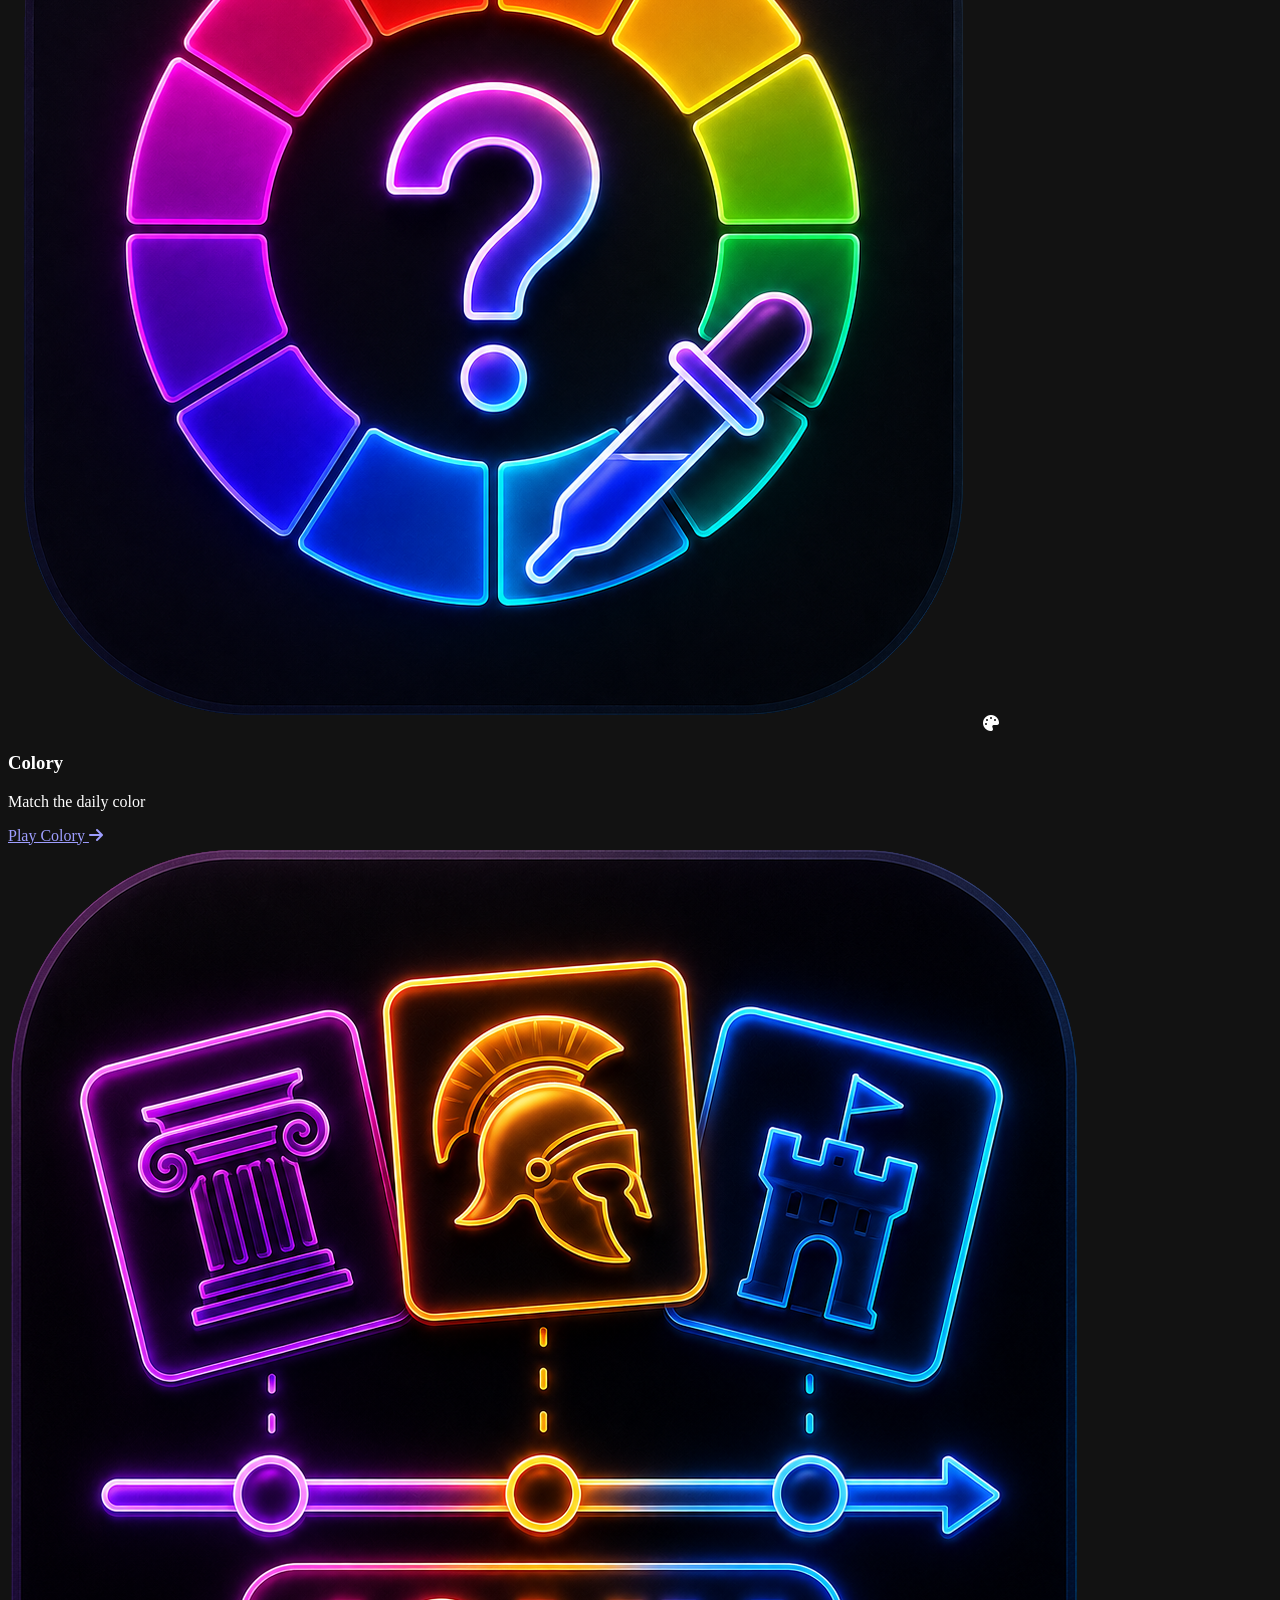
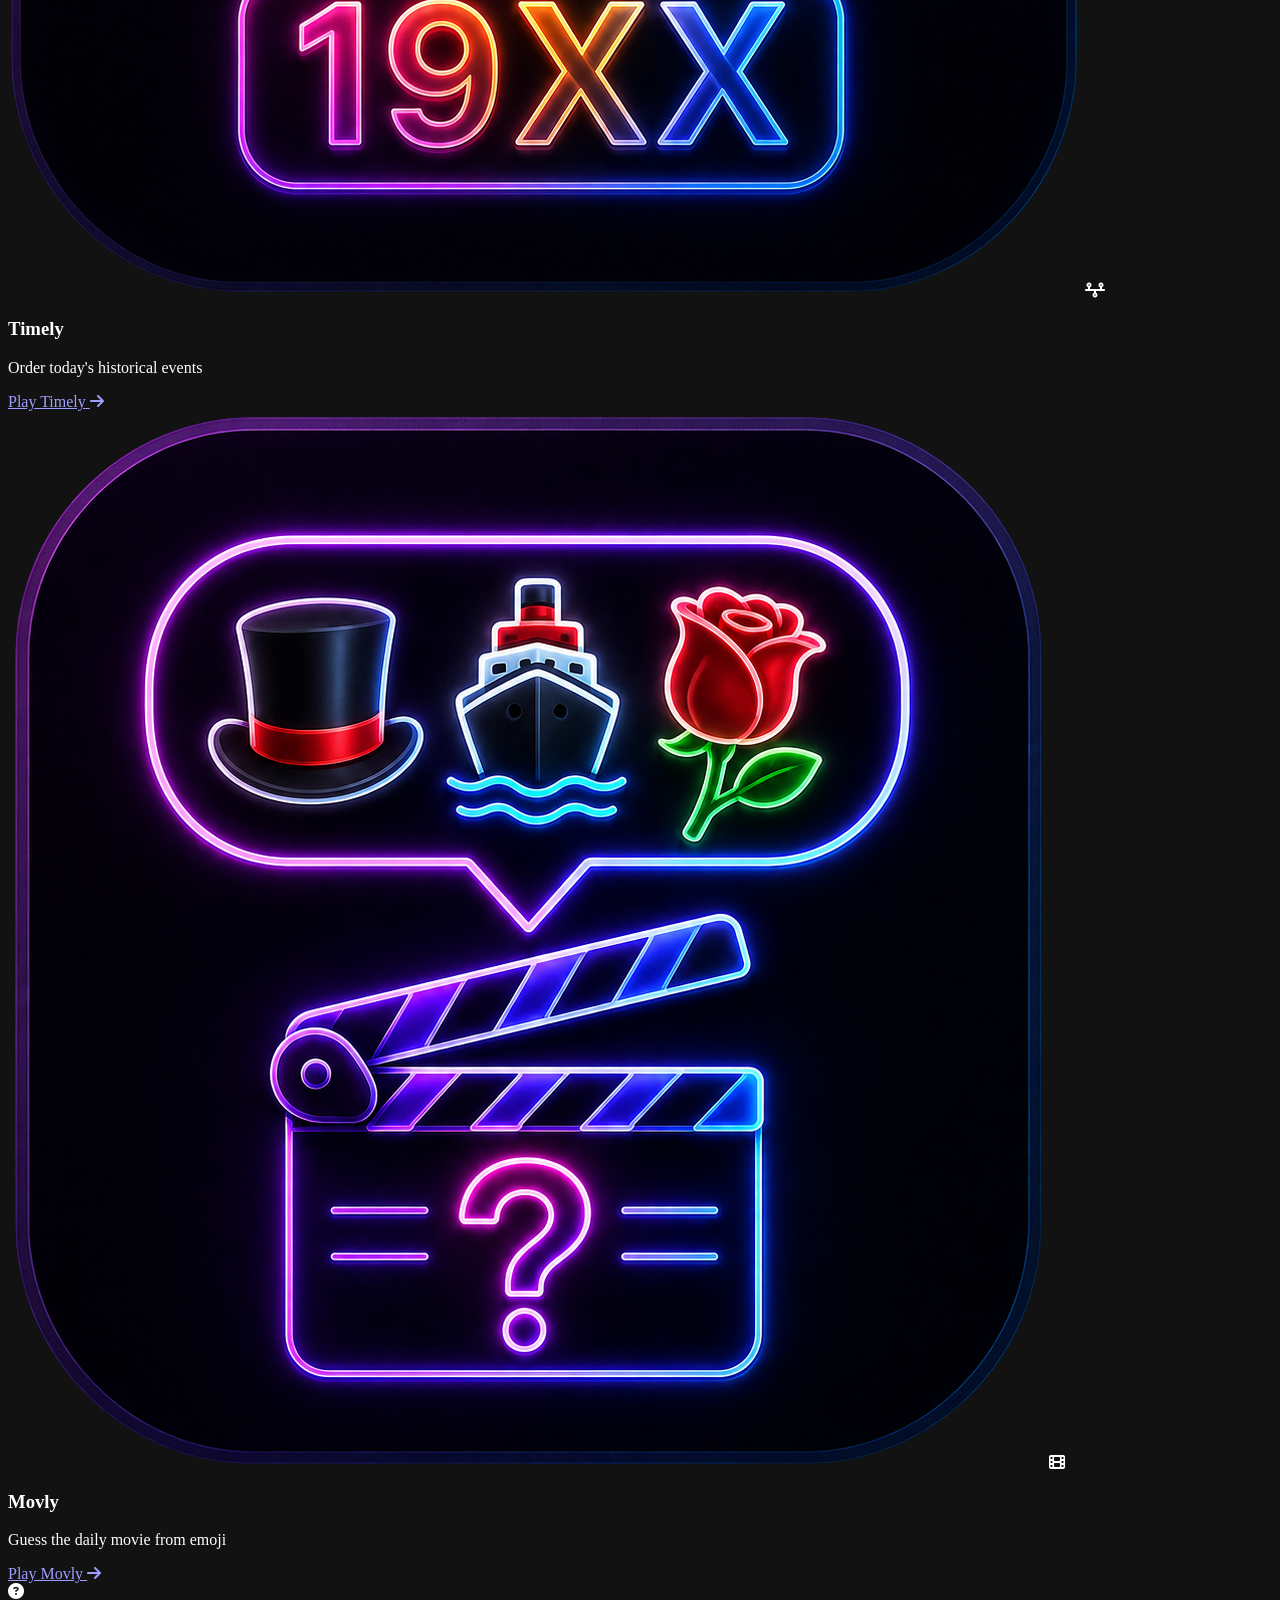
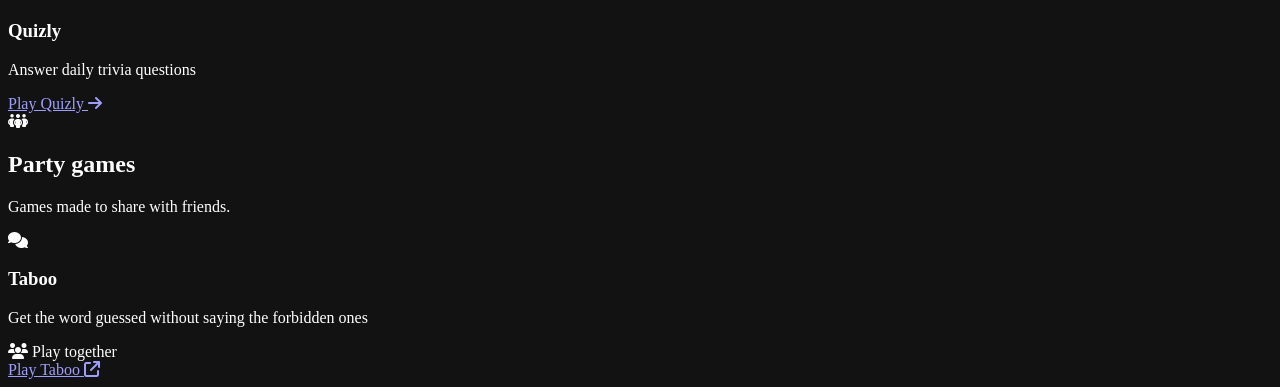
==== commit 1de880a4: "Update: home | daily and party games" ====
--- a/frontend/pages/index.html
+++ b/frontend/pages/index.html
@@ -3,24 +3,24 @@
   <head>
     <meta charset="utf-8">
     <meta name="viewport" content="width=device-width, initial-scale=1">
-    <meta name="description" content="Small daily browser puzzles: guess angles, match RGB colors, order events, decode movies from emoji, and answer trivia.">
+    <meta name="description" content="Moris Games: daily single-player puzzles and party games to play together.">
     <meta name="theme-color" content="#0f1117">
     <meta name="color-scheme" content="dark">
-    <meta name="application-name" content="Daily Games">
-    <meta name="apple-mobile-web-app-title" content="Daily Games">
+    <meta name="application-name" content="Moris Games">
+    <meta name="apple-mobile-web-app-title" content="Moris Games">
     <meta name="mobile-web-app-capable" content="yes">
     <meta name="apple-mobile-web-app-capable" content="yes">
     <meta name="apple-mobile-web-app-status-bar-style" content="black-translucent">
     <meta name="format-detection" content="telephone=no">
     <meta property="og:type" content="website">
-    <meta property="og:title" content="Daily Games">
-    <meta property="og:description" content="Small daily browser puzzles: Angly, Colory, Timely, Movly, and Quizly.">
+    <meta property="og:title" content="Moris Games">
+    <meta property="og:description" content="Daily single-player puzzles and party games to play together.">
     <meta property="og:image" content="/assets/icon.png">
     <meta name="twitter:card" content="summary">
-    <meta name="twitter:title" content="Daily Games">
-    <meta name="twitter:description" content="Small daily browser puzzles: Angly, Colory, Timely, Movly, and Quizly.">
+    <meta name="twitter:title" content="Moris Games">
+    <meta name="twitter:description" content="Daily single-player puzzles and party games to play together.">
     <meta name="twitter:image" content="/assets/icon.png">
-    <title>Daily Games</title>
+    <title>Moris Games</title>
     <link rel="icon" type="image/png" href="/assets/icon.png">
     <link rel="apple-touch-icon" href="/assets/icon.png">
     <link rel="manifest" href="/site.webmanifest">
@@ -46,6 +46,7 @@
               <i class="fa-solid fa-chevron-down nav-menu-chevron" aria-hidden="true"></i>
             </summary>
             <div class="nav-menu-list nav-menu-dropdown">
+              <span class="nav-menu-section-label" data-i18n="dailySectionTitle">Daily games</span>
               <a class="nav-link" href="/angly">
                 <span class="nav-icon-wrap" aria-hidden="true">
                   <img class="nav-game-icon" src="/assets/angly-icon.png" alt="" onerror="this.hidden = true">
@@ -81,14 +82,23 @@
                 </span>
                 <span data-i18n="navQuizly">Quizly</span>
               </a>
+              <span class="nav-menu-section-label" data-i18n="partySectionTitle">Party games</span>
+              <a class="nav-link" href="https://taboo.moris.dev" target="_blank" rel="noopener noreferrer">
+                <span class="nav-icon-wrap" aria-hidden="true">
+                  <img class="nav-game-icon" src="/assets/taboo-icon.png" alt="" onerror="this.hidden = true">
+                  <i class="fa-solid fa-comments"></i>
+                </span>
+                <span data-i18n="navTaboo">Taboo</span>
+                <i class="fa-solid fa-arrow-up-right-from-square nav-external-icon" aria-hidden="true"></i>
+              </a>
             </div>
           </details>
         </nav>
 
         <header class="home-hero">
           <div class="title-block">
-            <h1 id="home-title" data-i18n="homeTitle">Daily Games</h1>
-            <p class="home-subtitle" data-i18n="homeSubtitle">Small daily puzzles for quick guesses.</p>
+            <h1 id="home-title" data-i18n="homeTitle">Moris Games</h1>
+            <p class="home-subtitle" data-i18n="homeSubtitle">Quick games to play solo or together.</p>
           </div>
 
           <div class="top-actions">
@@ -100,87 +110,132 @@
           </div>
         </header>
 
-        <div class="game-card-grid">
-          <article class="game-card is-angly">
-            <div class="game-card-art" aria-hidden="true">
-              <img class="game-card-png" src="/assets/angly-icon.png" alt="" loading="lazy" onerror="this.hidden = true">
-              <i class="fa-solid fa-drafting-compass"></i>
-            </div>
-            <div class="game-card-copy">
-              <h2 data-i18n="anglyTitle">Angly</h2>
-              <p data-i18n="anglyDescription">Guess the daily angle</p>
-              <span class="game-status" id="anglyStatus"></span>
-            </div>
-            <a class="play-link" href="/angly">
-              <span data-i18n="playAngly">Play Angly</span>
-              <i class="fa-solid fa-arrow-right" aria-hidden="true"></i>
-            </a>
-          </article>
-
-          <article class="game-card is-colory">
-            <div class="game-card-art" aria-hidden="true">
-              <img class="game-card-png" src="/assets/colory-icon.png" alt="" loading="lazy" onerror="this.hidden = true">
-              <i class="fa-solid fa-palette"></i>
-            </div>
-            <div class="game-card-copy">
-              <h2 data-i18n="coloryTitle">Colory</h2>
-              <p data-i18n="coloryDescription">Match the daily color</p>
-              <span class="game-status" id="coloryStatus"></span>
-            </div>
-            <a class="play-link" href="/colory">
-              <span data-i18n="playColory">Play Colory</span>
-              <i class="fa-solid fa-arrow-right" aria-hidden="true"></i>
-            </a>
-          </article>
-
-          <article class="game-card is-timely">
-            <div class="game-card-art" aria-hidden="true">
-              <img class="game-card-png" src="/assets/timely-icon.png" alt="" loading="lazy" onerror="this.hidden = true">
-              <i class="fa-solid fa-timeline"></i>
-            </div>
-            <div class="game-card-copy">
-              <h2 data-i18n="timelyTitle">Timely</h2>
-              <p data-i18n="timelyDescription">Order today's historical events</p>
-              <span class="game-status" id="timelyStatus"></span>
-            </div>
-            <a class="play-link" href="/timely">
-              <span data-i18n="playTimely">Play Timely</span>
-              <i class="fa-solid fa-arrow-right" aria-hidden="true"></i>
-            </a>
-          </article>
-
-          <article class="game-card is-movly">
-            <div class="game-card-art" aria-hidden="true">
-              <img class="game-card-png" src="/assets/movly-icon.png" alt="" loading="lazy" onerror="this.hidden = true">
-              <i class="fa-solid fa-film"></i>
-            </div>
-            <div class="game-card-copy">
-              <h2 data-i18n="movlyTitle">Movly</h2>
-              <p data-i18n="movlyDescription">Guess the daily movie from emoji</p>
-              <span class="game-status" id="movlyStatus"></span>
-            </div>
-            <a class="play-link" href="/movly">
-              <span data-i18n="playMovly">Play Movly</span>
-              <i class="fa-solid fa-arrow-right" aria-hidden="true"></i>
-            </a>
-          </article>
-
-          <article class="game-card is-quizly">
-            <div class="game-card-art" aria-hidden="true">
-              <img class="game-card-png" src="/assets/quizly-icon.png" alt="" loading="lazy" onerror="this.hidden = true">
-              <i class="fa-solid fa-circle-question"></i>
-            </div>
-            <div class="game-card-copy">
-              <h2 data-i18n="quizlyTitle">Quizly</h2>
-              <p data-i18n="quizlyDescription">Answer daily trivia questions</p>
-              <span class="game-status" id="quizlyStatus"></span>
-            </div>
-            <a class="play-link" href="/quizly">
-              <span data-i18n="playQuizly">Play Quizly</span>
-              <i class="fa-solid fa-arrow-right" aria-hidden="true"></i>
-            </a>
-          </article>
-        </div>
+        <section class="game-collection" aria-labelledby="daily-games-title">
+          <header class="game-collection-header">
+            <span class="game-collection-icon" aria-hidden="true">
+              <i class="fa-regular fa-calendar-check"></i>
+            </span>
+            <div>
+              <h2 id="daily-games-title" data-i18n="dailySectionTitle">Daily games</h2>
+              <p data-i18n="dailySectionDescription">Single-player challenges, new every day.</p>
+            </div>
+          </header>
+
+          <div class="game-card-grid">
+            <article class="game-card is-angly">
+              <div class="game-card-art" aria-hidden="true">
+                <img class="game-card-png" src="/assets/angly-icon.png" alt="" loading="lazy" onerror="this.hidden = true">
+                <i class="fa-solid fa-drafting-compass"></i>
+              </div>
+              <div class="game-card-copy">
+                <h3 data-i18n="anglyTitle">Angly</h3>
+                <p data-i18n="anglyDescription">Guess the daily angle</p>
+                <span class="game-status" id="anglyStatus"></span>
+              </div>
+              <a class="play-link" href="/angly">
+                <span data-i18n="playAngly">Play Angly</span>
+                <i class="fa-solid fa-arrow-right" aria-hidden="true"></i>
+              </a>
+            </article>
+
+            <article class="game-card is-colory">
+              <div class="game-card-art" aria-hidden="true">
+                <img class="game-card-png" src="/assets/colory-icon.png" alt="" loading="lazy" onerror="this.hidden = true">
+                <i class="fa-solid fa-palette"></i>
+              </div>
+              <div class="game-card-copy">
+                <h3 data-i18n="coloryTitle">Colory</h3>
+                <p data-i18n="coloryDescription">Match the daily color</p>
+                <span class="game-status" id="coloryStatus"></span>
+              </div>
+              <a class="play-link" href="/colory">
+                <span data-i18n="playColory">Play Colory</span>
+                <i class="fa-solid fa-arrow-right" aria-hidden="true"></i>
+              </a>
+            </article>
+
+            <article class="game-card is-timely">
+              <div class="game-card-art" aria-hidden="true">
+                <img class="game-card-png" src="/assets/timely-icon.png" alt="" loading="lazy" onerror="this.hidden = true">
+                <i class="fa-solid fa-timeline"></i>
+              </div>
+              <div class="game-card-copy">
+                <h3 data-i18n="timelyTitle">Timely</h3>
+                <p data-i18n="timelyDescription">Order today's historical events</p>
+                <span class="game-status" id="timelyStatus"></span>
+              </div>
+              <a class="play-link" href="/timely">
+                <span data-i18n="playTimely">Play Timely</span>
+                <i class="fa-solid fa-arrow-right" aria-hidden="true"></i>
+              </a>
+            </article>
+
+            <article class="game-card is-movly">
+              <div class="game-card-art" aria-hidden="true">
+                <img class="game-card-png" src="/assets/movly-icon.png" alt="" loading="lazy" onerror="this.hidden = true">
+                <i class="fa-solid fa-film"></i>
+              </div>
+              <div class="game-card-copy">
+                <h3 data-i18n="movlyTitle">Movly</h3>
+                <p data-i18n="movlyDescription">Guess the daily movie from emoji</p>
+                <span class="game-status" id="movlyStatus"></span>
+              </div>
+              <a class="play-link" href="/movly">
+                <span data-i18n="playMovly">Play Movly</span>
+                <i class="fa-solid fa-arrow-right" aria-hidden="true"></i>
+              </a>
+            </article>
+
+            <article class="game-card is-quizly">
+              <div class="game-card-art" aria-hidden="true">
+                <img class="game-card-png" src="/assets/quizly-icon.png" alt="" loading="lazy" onerror="this.hidden = true">
+                <i class="fa-solid fa-circle-question"></i>
+              </div>
+              <div class="game-card-copy">
+                <h3 data-i18n="quizlyTitle">Quizly</h3>
+                <p data-i18n="quizlyDescription">Answer daily trivia questions</p>
+                <span class="game-status" id="quizlyStatus"></span>
+              </div>
+              <a class="play-link" href="/quizly">
+                <span data-i18n="playQuizly">Play Quizly</span>
+                <i class="fa-solid fa-arrow-right" aria-hidden="true"></i>
+              </a>
+            </article>
+          </div>
+        </section>
+
+        <section class="game-collection is-party" aria-labelledby="party-games-title">
+          <header class="game-collection-header">
+            <span class="game-collection-icon" aria-hidden="true">
+              <i class="fa-solid fa-people-group"></i>
+            </span>
+            <div>
+              <h2 id="party-games-title" data-i18n="partySectionTitle">Party games</h2>
+              <p data-i18n="partySectionDescription">Games made to share with friends.</p>
+            </div>
+          </header>
+
+          <div class="game-card-grid">
+            <article class="game-card is-taboo">
+              <div class="game-card-art" aria-hidden="true">
+                <img class="game-card-png" src="/assets/taboo-icon.png" alt="" loading="lazy" onerror="this.hidden = true">
+                <i class="fa-solid fa-comments"></i>
+              </div>
+              <div class="game-card-copy">
+                <h3 data-i18n="tabooTitle">Taboo</h3>
+                <p data-i18n="tabooDescription">Get the word guessed without saying the forbidden ones</p>
+                <span class="game-status is-party" data-i18n-aria="tabooPartyAria" aria-label="Taboo: play together">
+                  <i class="fa-solid fa-users" aria-hidden="true"></i>
+                  <span data-i18n="partyStatus">Play together</span>
+                </span>
+              </div>
+              <a class="play-link" href="https://taboo.moris.dev" target="_blank" rel="noopener noreferrer">
+                <span data-i18n="playTaboo">Play Taboo</span>
+                <i class="fa-solid fa-arrow-up-right-from-square" aria-hidden="true"></i>
+              </a>
+            </article>
+          </div>
+        </section>
       </section>
     </main>
 
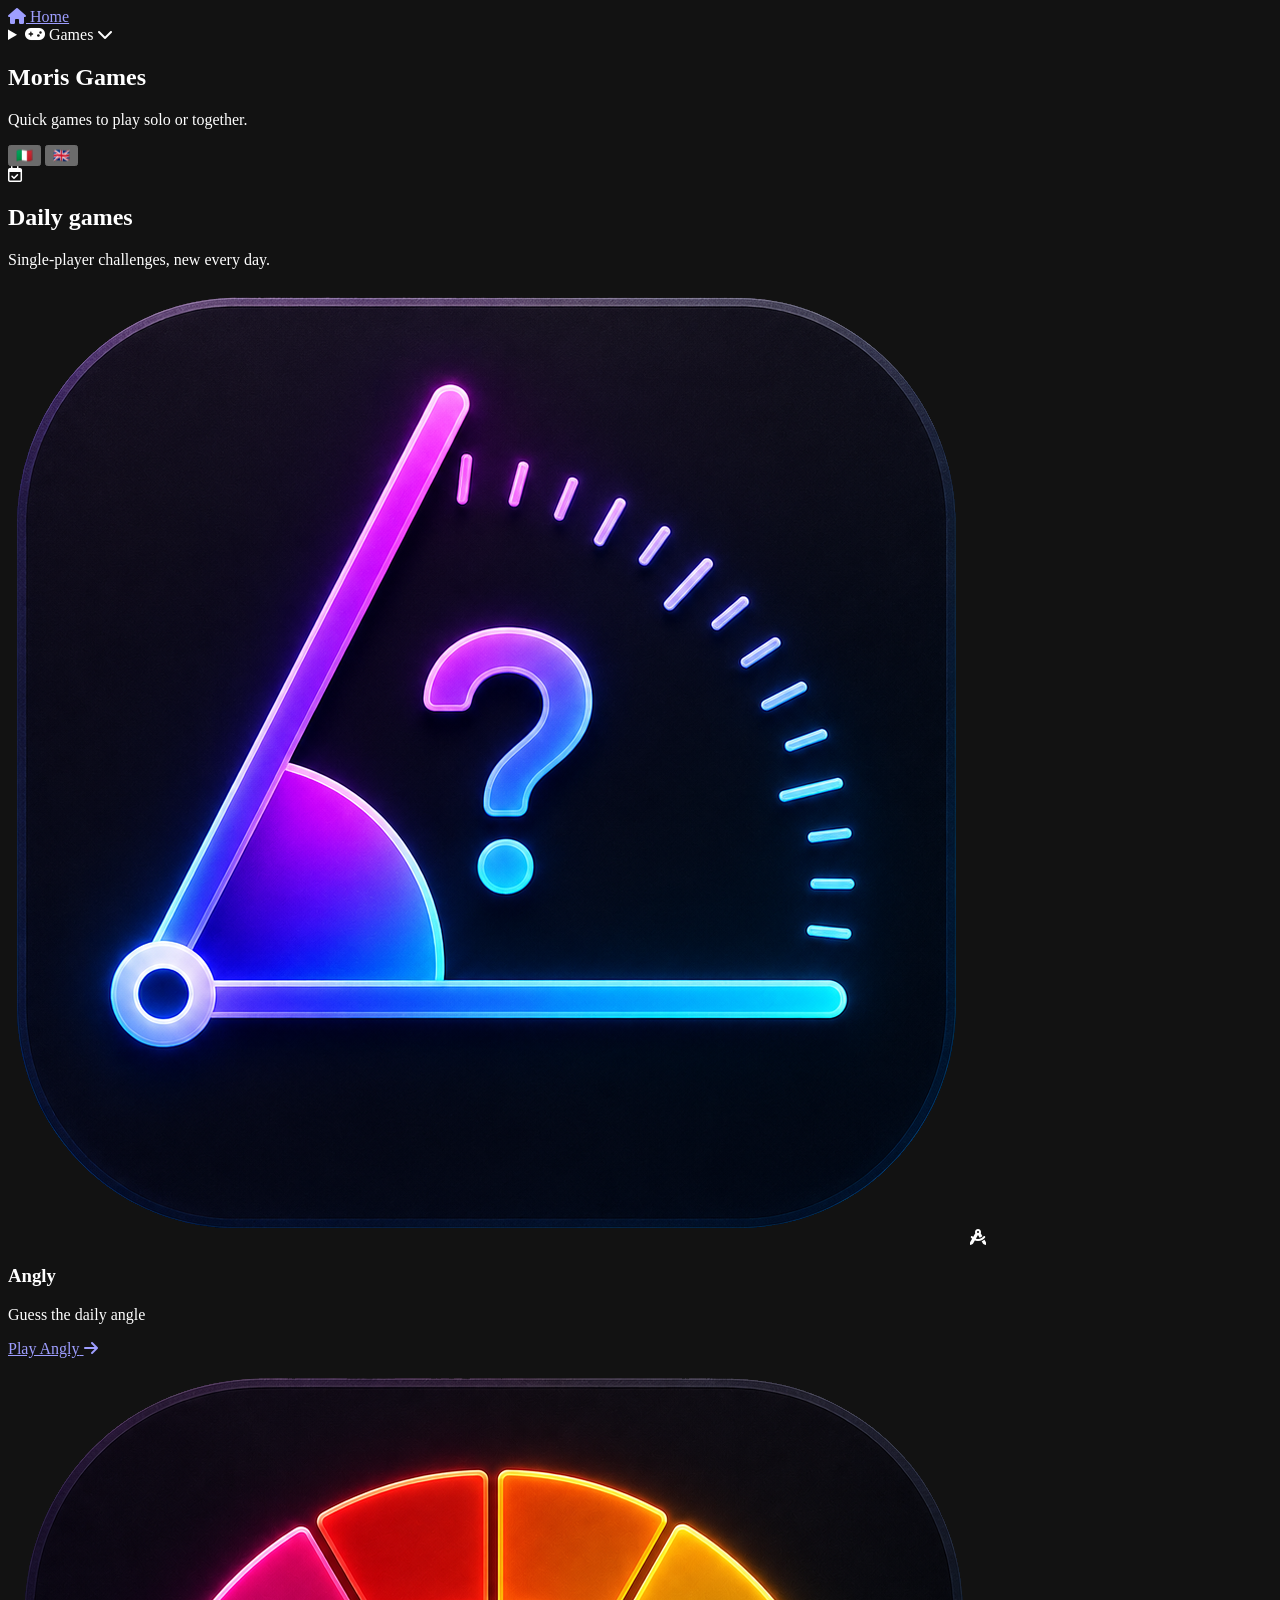
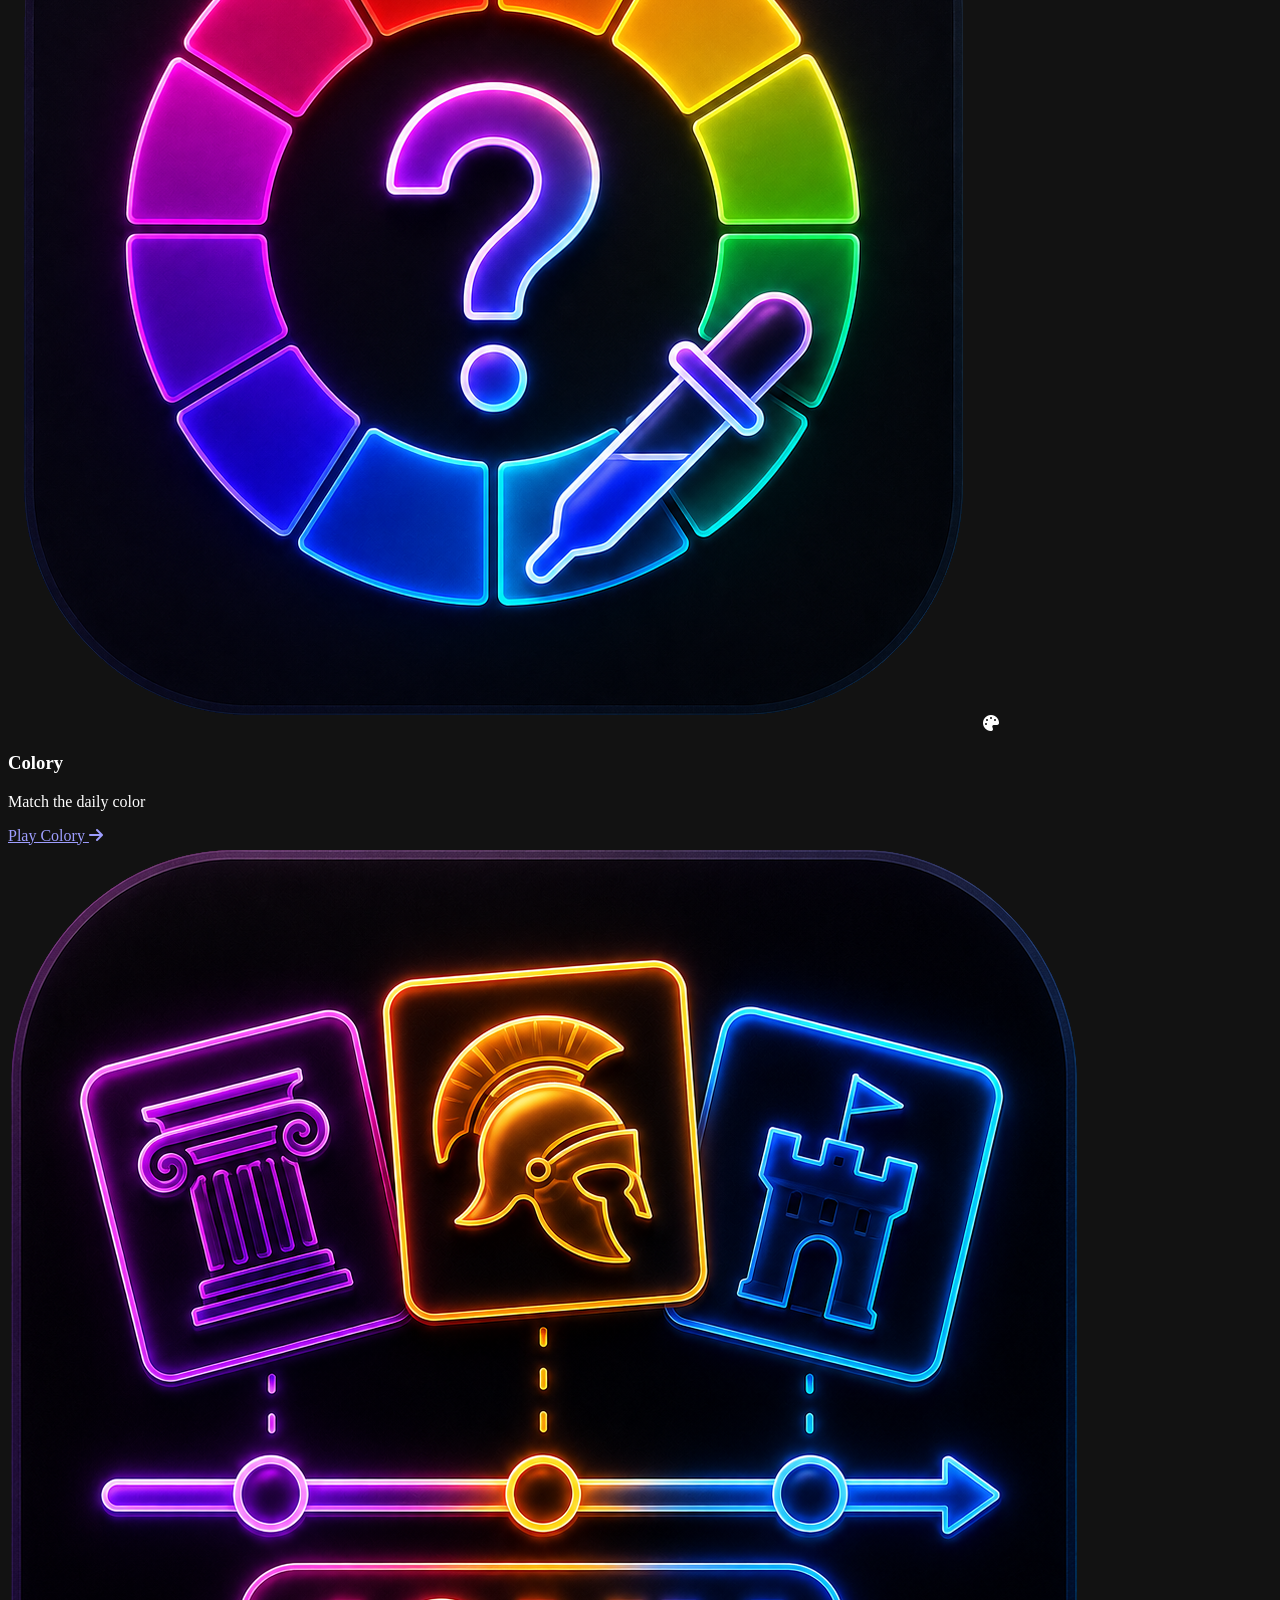
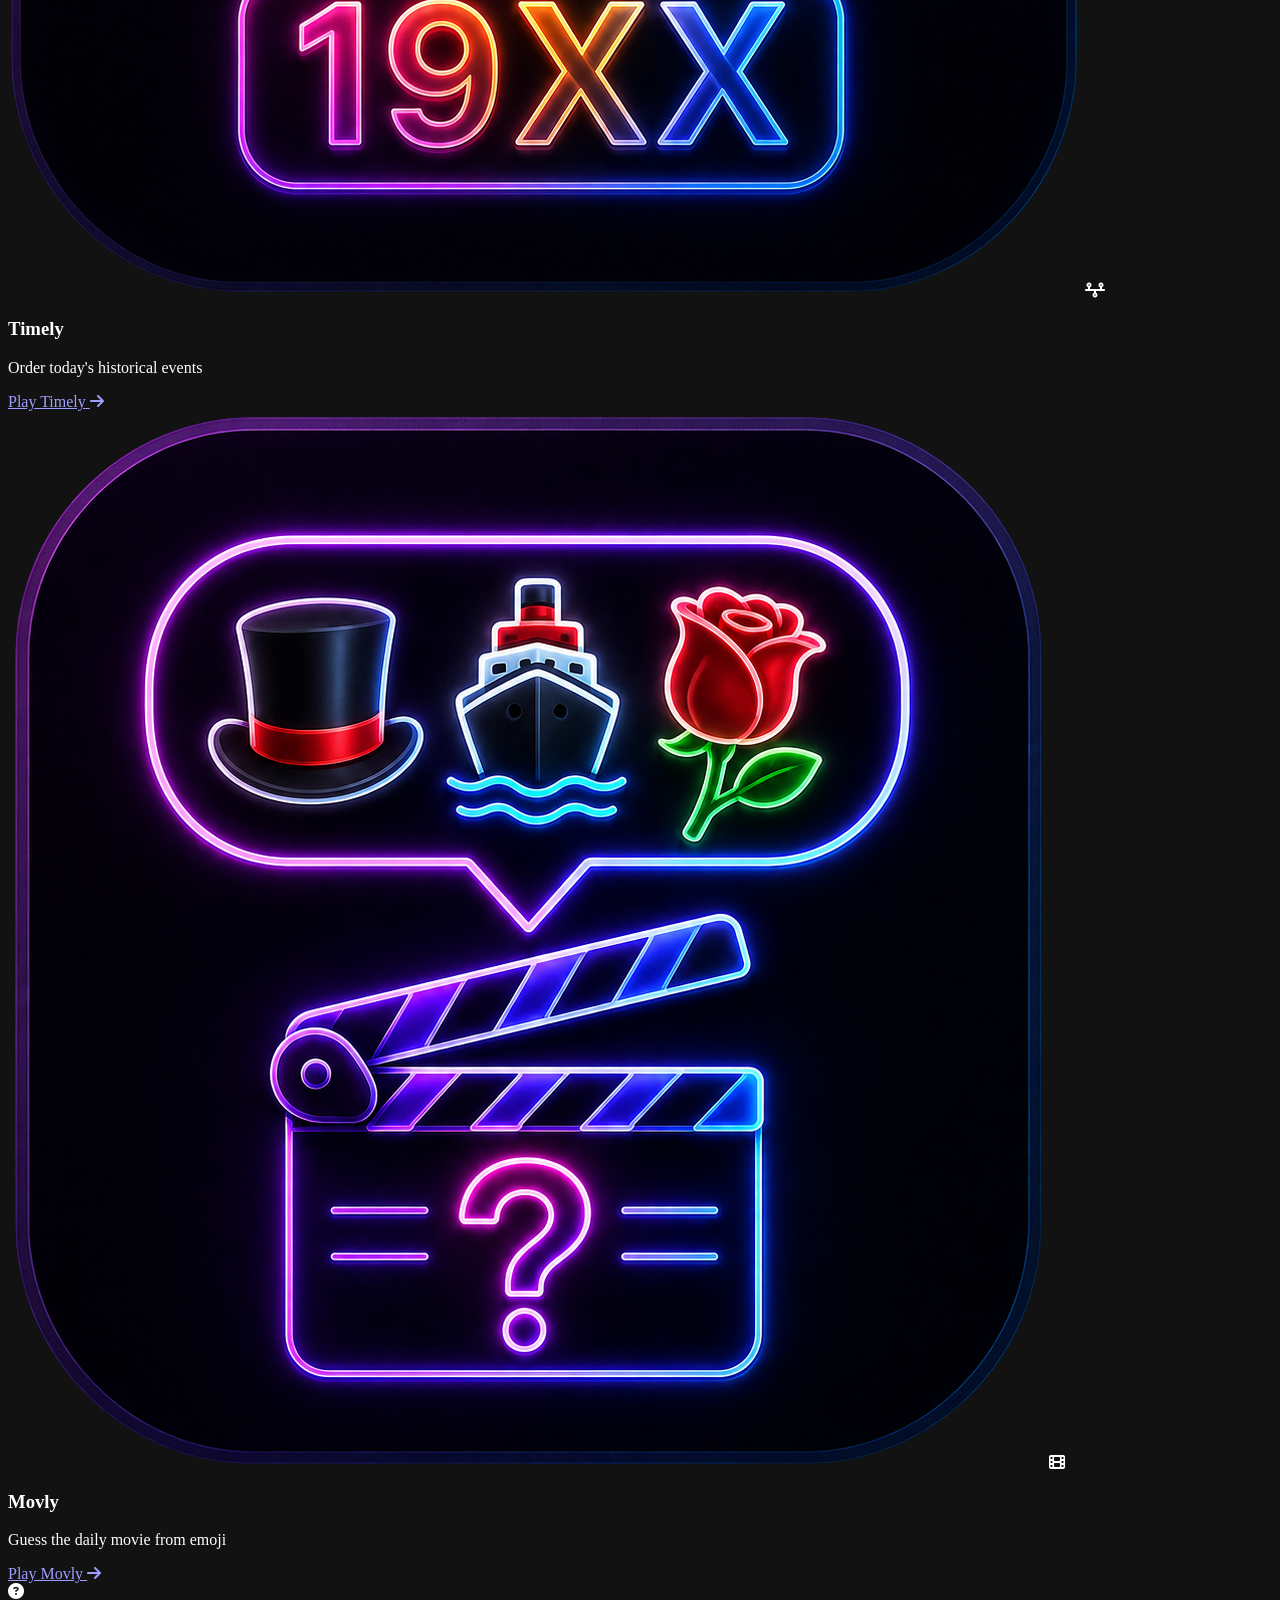
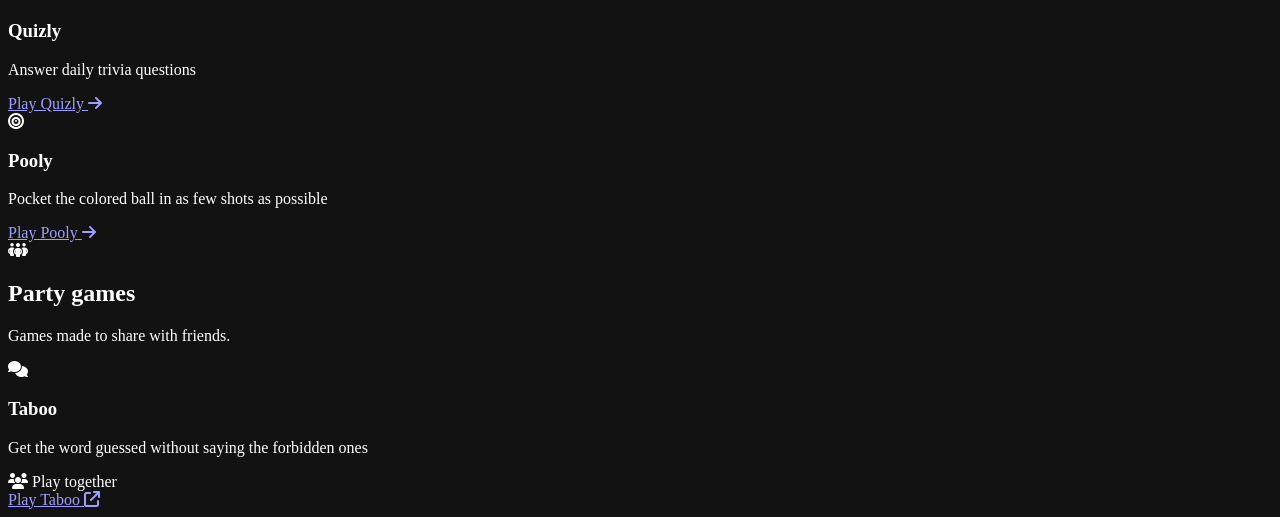
==== commit 4cd3d478: "New: Pooly daily pool game" ====
--- a/frontend/pages/index.html
+++ b/frontend/pages/index.html
@@ -25,7 +25,7 @@
     <link rel="apple-touch-icon" href="/assets/icon.png">
     <link rel="manifest" href="/site.webmanifest">
     <link rel="stylesheet" href="https://cdnjs.cloudflare.com/ajax/libs/font-awesome/6.5.2/css/all.min.css">
-    <link rel="stylesheet" href="/styles/styles.css">
+    <link rel="stylesheet" href="/styles/styles.css?v=pooly-1">
   </head>
   <body>
     <main class="app-shell home-shell">
@@ -82,6 +82,13 @@
                 </span>
                 <span data-i18n="navQuizly">Quizly</span>
               </a>
+              <a class="nav-link" href="/pooly">
+                <span class="nav-icon-wrap" aria-hidden="true">
+                  <img class="nav-game-icon" src="/assets/pooly-icon.png" alt="" onerror="this.hidden = true">
+                  <i class="fa-solid fa-bullseye"></i>
+                </span>
+                <span data-i18n="navPooly">Pooly</span>
+              </a>
               <span class="nav-menu-section-label" data-i18n="partySectionTitle">Party games</span>
               <a class="nav-link" href="https://taboo.moris.dev" target="_blank" rel="noopener noreferrer">
                 <span class="nav-icon-wrap" aria-hidden="true">
@@ -201,6 +208,22 @@
                 <i class="fa-solid fa-arrow-right" aria-hidden="true"></i>
               </a>
             </article>
+
+            <article class="game-card is-pooly">
+              <div class="game-card-art" aria-hidden="true">
+                <img class="game-card-png" src="/assets/pooly-icon.png" alt="" loading="lazy" onerror="this.hidden = true">
+                <i class="fa-solid fa-bullseye"></i>
+              </div>
+              <div class="game-card-copy">
+                <h3 data-i18n="poolyTitle">Pooly</h3>
+                <p data-i18n="poolyDescription">Pocket the colored ball in as few shots as possible</p>
+                <span class="game-status" id="poolyStatus"></span>
+              </div>
+              <a class="play-link" href="/pooly">
+                <span data-i18n="playPooly">Play Pooly</span>
+                <i class="fa-solid fa-arrow-right" aria-hidden="true"></i>
+              </a>
+            </article>
           </div>
         </section>
 
@@ -239,6 +262,6 @@
       </section>
     </main>
 
-    <script src="/scripts/home.js"></script>
+    <script src="/scripts/home.js?v=pooly-1"></script>
   </body>
 </html>
